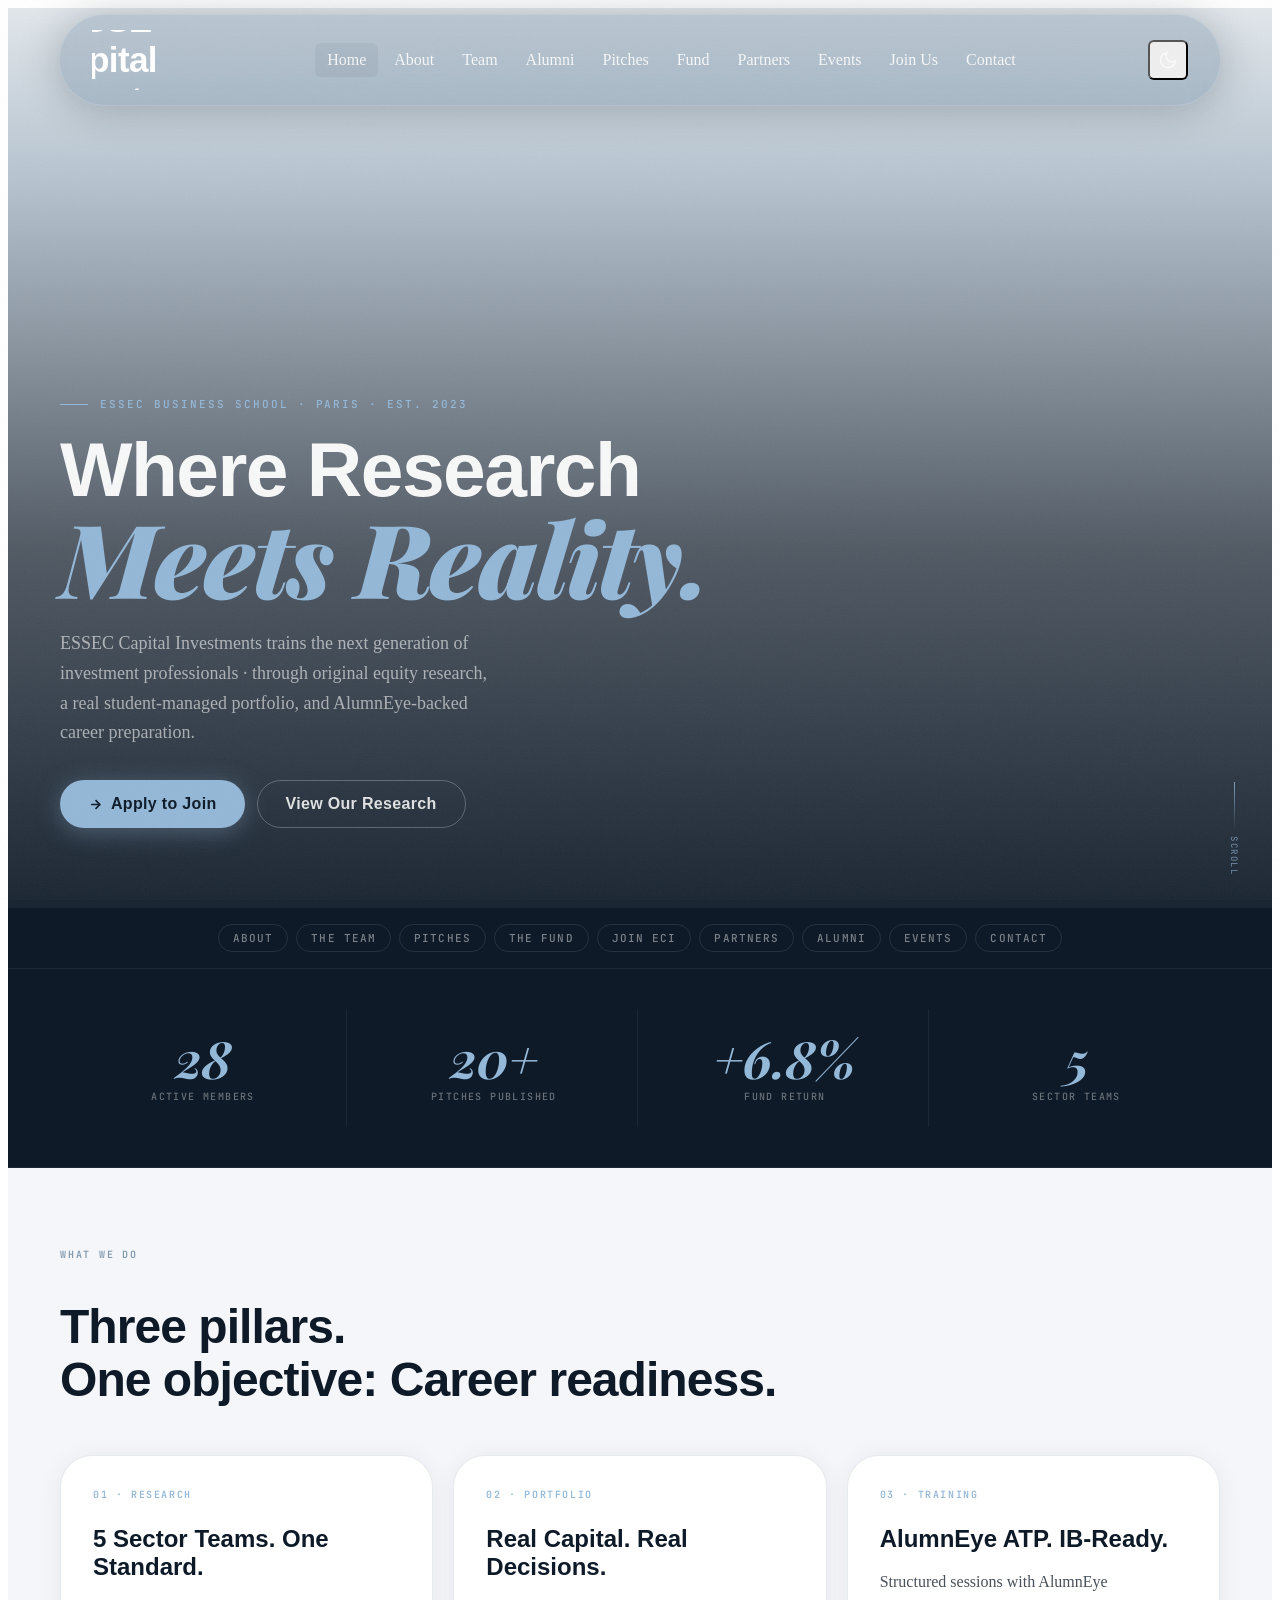
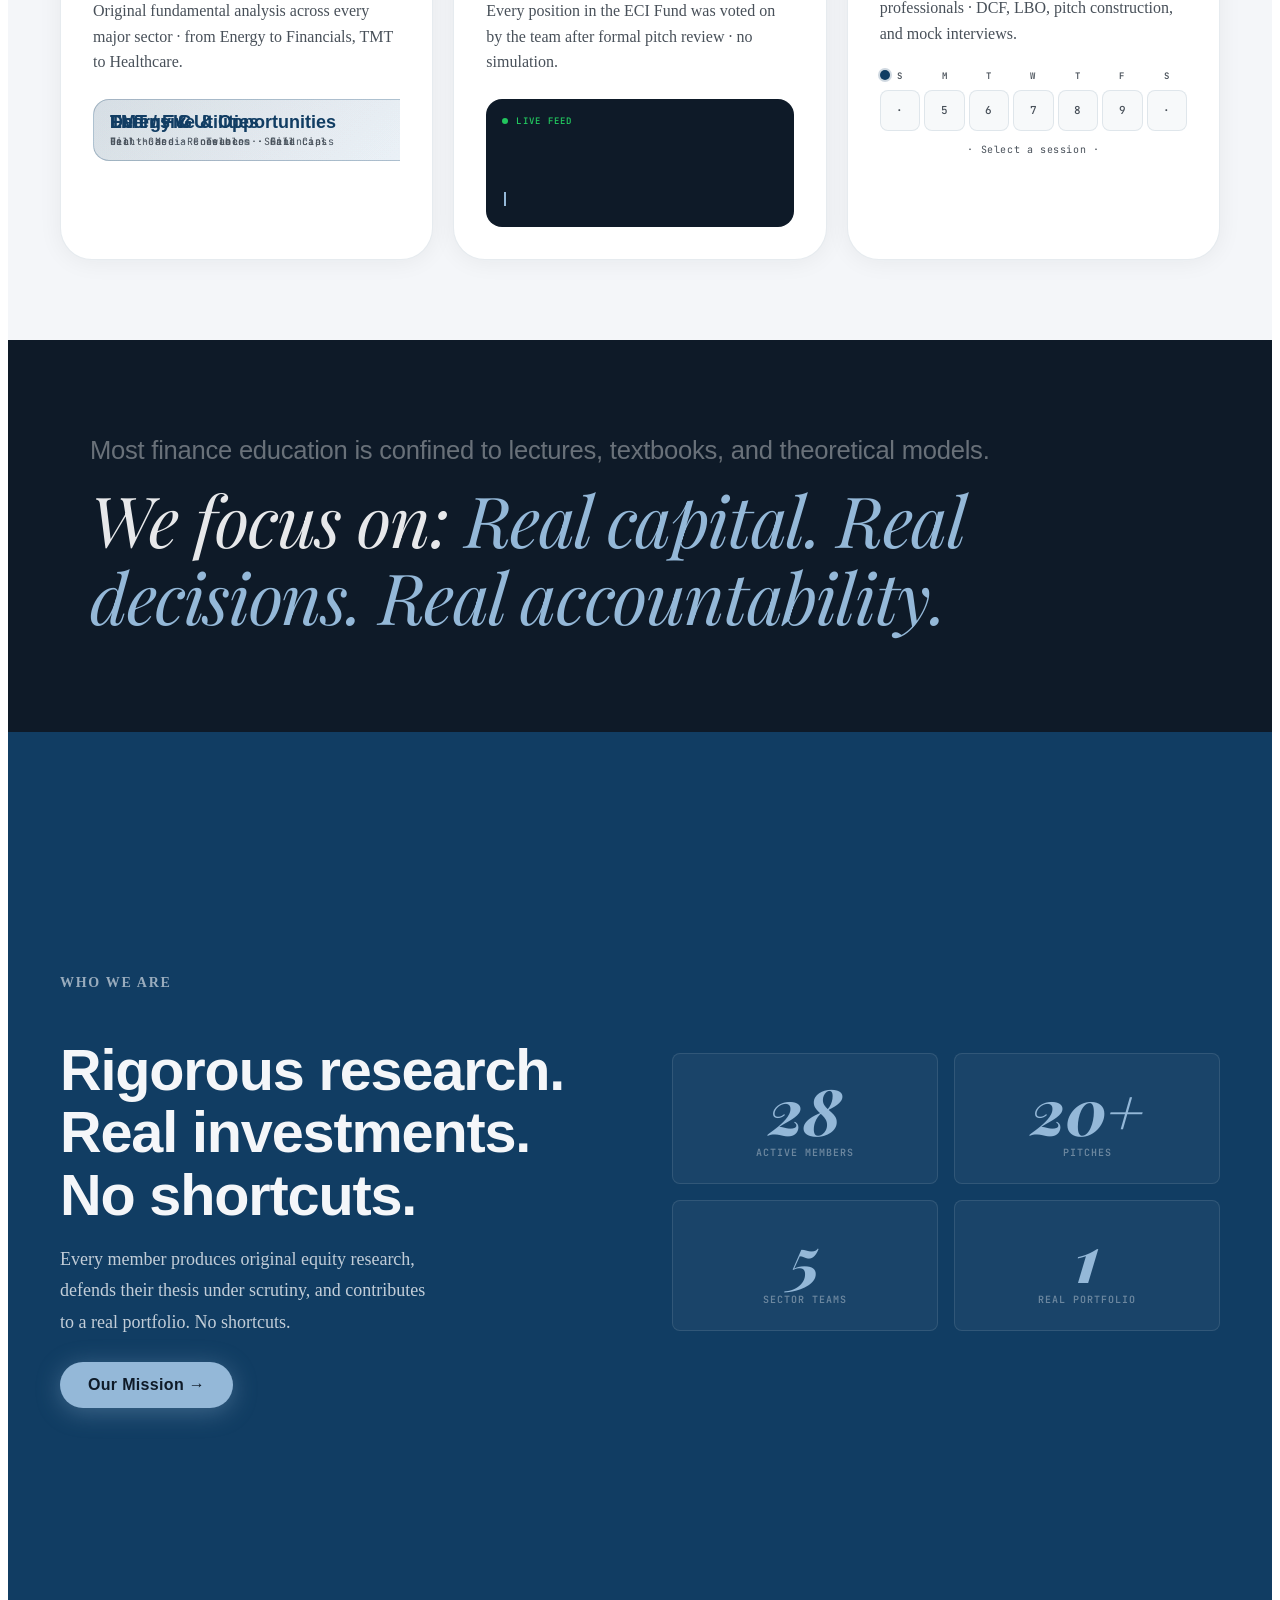
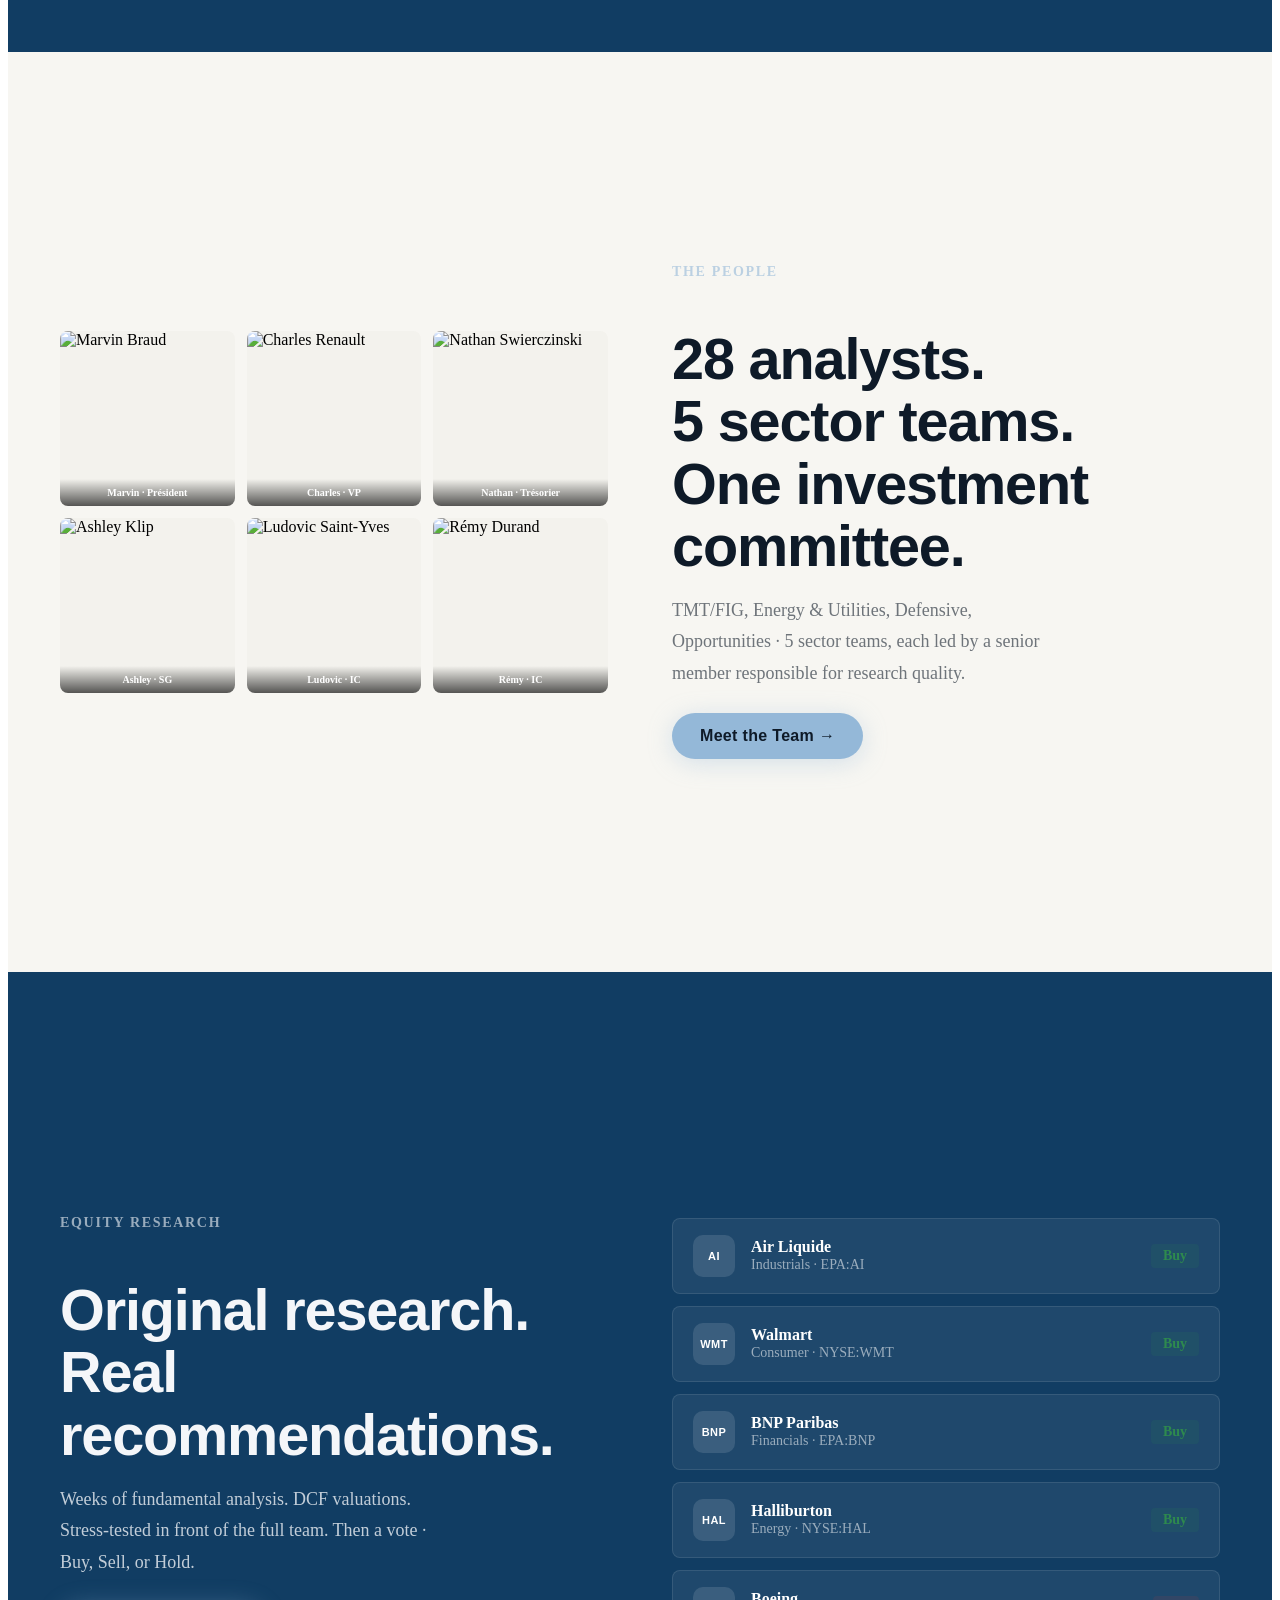
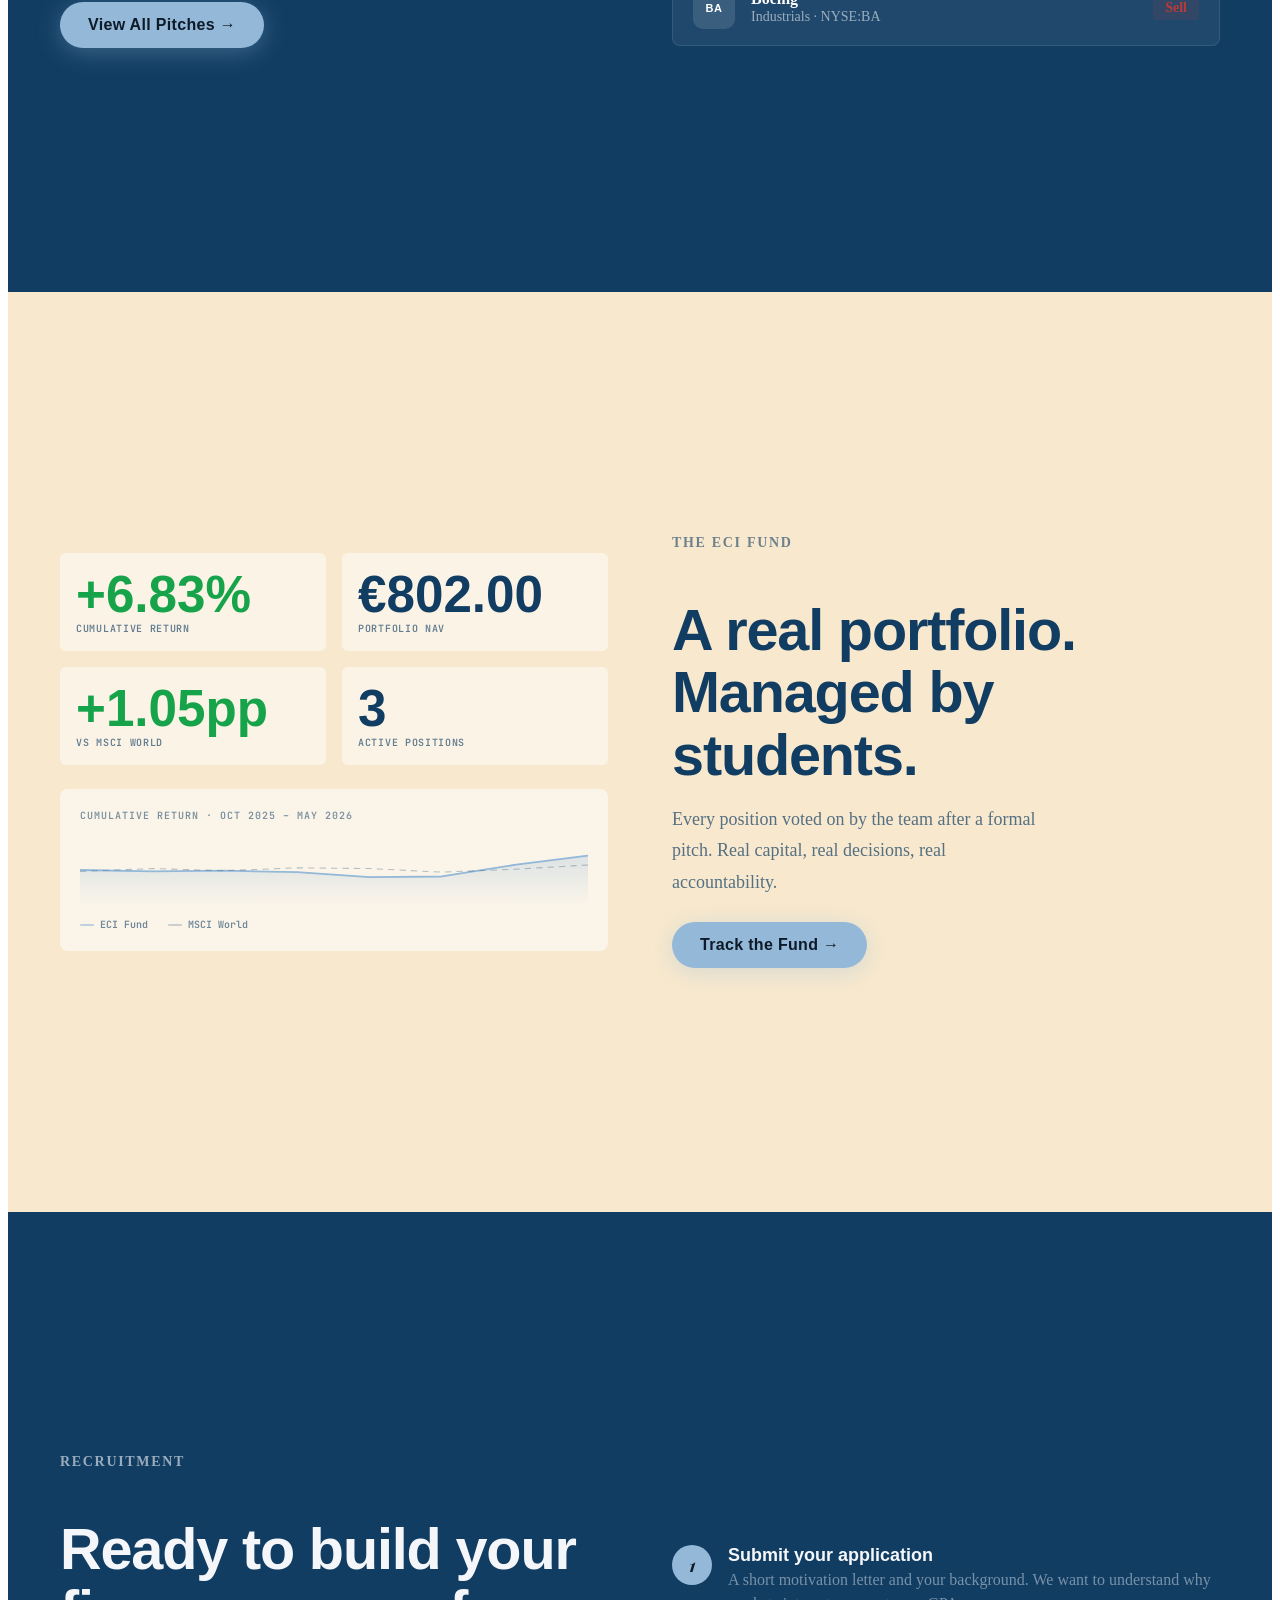
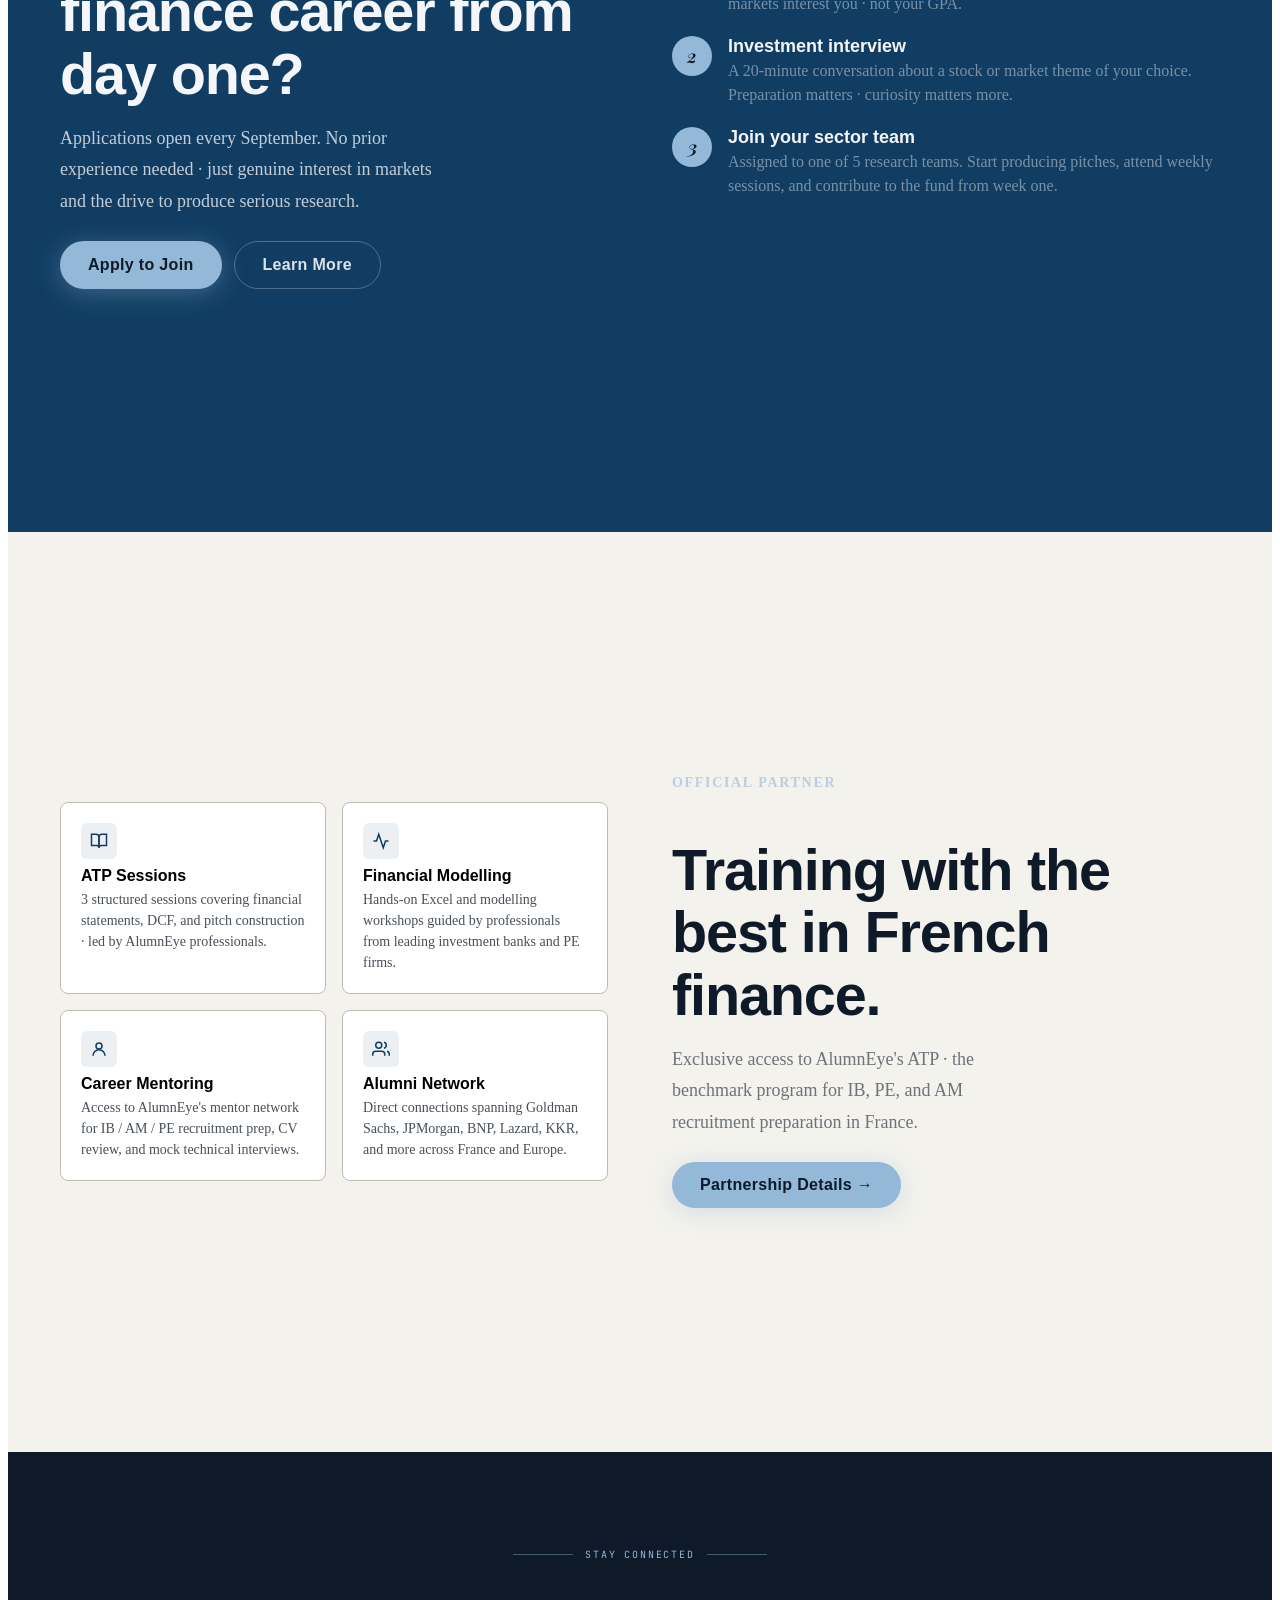
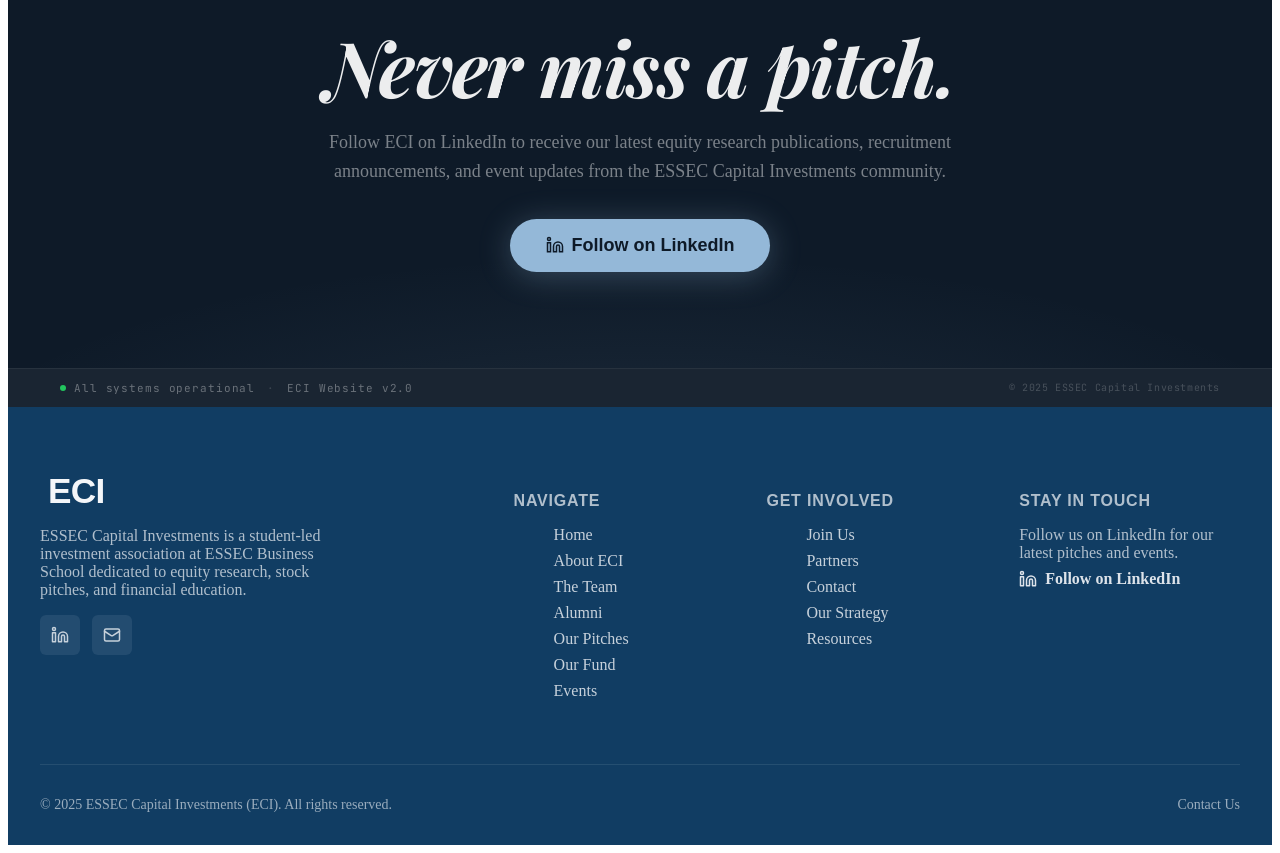
==== index.html @ d73c90cf "Fix broken pitch PDFs, add Safran pitch, new partners (AlphaSights, NextWise), fund figures consiste" ====
<!DOCTYPE html>
<html lang="en">
<head>
<meta charset="UTF-8">
<meta name="viewport" content="width=device-width, initial-scale=1.0">
<title>ECI | ESSEC Capital Investments</title>
<meta name="description" content="ESSEC Capital Investments · the student-led investment association at ESSEC Business School dedicated to equity research, portfolio management, and financial education.">
<meta property="og:type" content="website">
<meta property="og:title" content="ECI | ESSEC Capital Investments">
<meta property="og:description" content="Student-led investment association at ESSEC Business School dedicated to equity research and financial education.">
<meta property="og:image" content="/logo-full-remove-bg-io.png">
<meta name="twitter:card" content="summary_large_image">
<meta name="twitter:title" content="ECI | ESSEC Capital Investments">
<meta name="twitter:description" content="Student-led investment association at ESSEC Business School dedicated to equity research and financial education.">
<meta name="twitter:image" content="/logo-full-remove-bg-io.png">

<!-- Fonts -->
<link href="https://api.fontshare.com/v2/css?f[]=cabinet-grotesk@400,500,700,800&f[]=satoshi@300,400,500,700&display=swap" rel="stylesheet">
<link href="https://fonts.googleapis.com/css2?family=Playfair+Display:ital,wght@1,400;1,700;1,900&family=JetBrains+Mono:wght@400;500;600&display=swap" rel="stylesheet">
<link rel="stylesheet" href="./base.css">
<link rel="stylesheet" href="./style.css">

<style>
/* ══════════════════════════════════════════════
   CINEMATIC HOMEPAGE · ECI Digital Instrument
   ══════════════════════════════════════════════ */

/* ── Token overrides for brand accent ── */
:root {
  --eci-gold: #94b8d8;
  --eci-gold-light: rgba(148,184,216,0.12);
  --eci-navy: #113d63;
  --eci-dark: #0e1a28;
  --eci-cream: #f4f6f9;
  --jb: 'JetBrains Mono', monospace;
  --pf: 'Playfair Display', Georgia, serif;
}

/* ── Noise overlay ── */
.noise-overlay {
  position: fixed; inset: 0;
  pointer-events: none; z-index: 9998;
  width: 100%; height: 100%; opacity: 0.045;
}

/* ── Pill nav ── */
#site-header {
  position: fixed !important;
  top: 14px !important;
  left: 50% !important;
  transform: translateX(-50%) !important;
  width: calc(100% - 32px) !important;
  max-width: 1160px !important;
  border-radius: 999px !important;
  background: rgba(17,61,99,0.18) !important;
  backdrop-filter: blur(16px) !important;
  -webkit-backdrop-filter: blur(16px) !important;
  border: 1px solid rgba(255,255,255,0.14) !important;
  border-bottom: 1px solid rgba(255,255,255,0.14) !important;
  box-shadow: 0 4px 40px rgba(14,26,40,0.25) !important;
  transition: all 0.5s cubic-bezier(0.25,0.46,0.45,0.94) !important;
}
#site-header.site-header--scrolled {
  background: rgba(244,246,249,0.90) !important;
  backdrop-filter: blur(28px) !important;
  -webkit-backdrop-filter: blur(28px) !important;
  border-color: rgba(17,61,99,0.14) !important;
  box-shadow: 0 2px 24px rgba(14,26,40,0.10) !important;
}
/* Nav links white over hero */
#site-header:not(.site-header--scrolled) .nav-desktop a,
#site-header:not(.site-header--scrolled) .nav-desktop a.active {
  color: rgba(255,255,255,0.88) !important;
}
#site-header:not(.site-header--scrolled) .nav-desktop a:hover {
  color: var(--eci-gold) !important;
  background: transparent !important;
}
#site-header:not(.site-header--scrolled) .theme-toggle {
  color: rgba(255,255,255,0.75) !important;
}
#site-header:not(.site-header--scrolled) .mobile-menu-btn {
  color: rgba(255,255,255,0.88) !important;
}
#site-header:not(.site-header--scrolled) .eci-logo-full {
  filter: brightness(0) invert(1) !important;
}

/* ── Hero Cinema ── */
.hero-cinema {
  position: relative;
  height: 100dvh;
  min-height: 640px;
  display: flex;
  align-items: flex-end;
  overflow: hidden;
}
.hero-cinema__bg {
  position: absolute; inset: 0;
  background-image: url('https://images.unsplash.com/photo-1486406146926-c627a92ad1ab?w=1920&q=80');
  background-size: cover;
  background-position: center 30%;
  transform: scale(1.04);
  transition: transform 8s ease;
}
.hero-cinema__bg::after {
  content: '';
  position: absolute; inset: 0;
  background: linear-gradient(
    to top,
    rgba(14,26,40,0.96) 0%,
    rgba(14,26,40,0.72) 40%,
    rgba(17,61,99,0.30) 80%,
    rgba(17,61,99,0.10) 100%
  );
}
.hero-cinema__content {
  position: relative; z-index: 2;
  max-width: 1160px;
  margin-inline: auto;
  padding: 0 var(--space-6) var(--space-16);
  width: 100%;
}
@media (min-width: 768px) { .hero-cinema__content { padding: 0 var(--space-12) var(--space-20); } }
/* ── Hero text CSS animations (no JS dependency) ── */
@keyframes hReveal {
  from { opacity: 0; transform: translateY(36px); }
  to   { opacity: 1; transform: none; }
}

.hero-eyebrow {
  font-family: var(--jb);
  font-size: 11px;
  font-weight: 500;
  letter-spacing: .18em;
  text-transform: uppercase;
  color: var(--eci-gold);
  margin-bottom: var(--space-5);
  display: flex; align-items: center; gap: var(--space-3);
  animation: hReveal 0.85s 0.30s cubic-bezier(0.16,1,0.3,1) both;
}
.hero-eyebrow::before {
  content: '';
  display: inline-block;
  width: 28px; height: 1px;
  background: var(--eci-gold);
}
.hero-title-sans {
  font-family: var(--font-display);
  font-weight: 800;
  font-size: clamp(2.4rem, 6vw, 5.5rem);
  line-height: 1.0;
  color: rgba(255,255,255,0.95);
  letter-spacing: -0.02em;
  margin-bottom: 0;
  animation: hReveal 0.95s 0.44s cubic-bezier(0.16,1,0.3,1) both;
}
.hero-title-serif {
  font-family: var(--pf);
  font-style: italic;
  font-weight: 900;
  font-size: clamp(3.2rem, 8vw, 7.5rem);
  line-height: 0.95;
  color: var(--eci-gold);
  letter-spacing: -0.02em;
  display: block;
  margin-bottom: var(--space-6);
  animation: hReveal 1.05s 0.56s cubic-bezier(0.16,1,0.3,1) both;
}
.hero-subtitle {
  font-size: clamp(var(--text-sm), 1.8vw, var(--text-base));
  color: rgba(255,255,255,0.58);
  max-width: 48ch;
  line-height: 1.65;
  margin-bottom: var(--space-8);
  animation: hReveal 0.90s 0.72s cubic-bezier(0.16,1,0.3,1) both;
}
.hero-actions {
  display: flex; gap: var(--space-3); flex-wrap: wrap;
  animation: hReveal 0.85s 0.86s cubic-bezier(0.16,1,0.3,1) both;
}
.btn-magnetic {
  position: relative; overflow: hidden;
  display: inline-flex; align-items: center; gap: var(--space-2);
  padding: 14px 28px;
  border-radius: 999px;
  font-family: var(--font-display);
  font-weight: 700;
  font-size: var(--text-sm);
  letter-spacing: 0.02em;
  text-decoration: none;
  cursor: pointer; border: none;
  transition: transform 0.35s cubic-bezier(0.25,0.46,0.45,0.94),
              box-shadow 0.35s cubic-bezier(0.25,0.46,0.45,0.94);
}
.btn-magnetic:hover { transform: scale(1.04); }
.btn-magnetic--gold {
  background: var(--eci-gold);
  color: var(--eci-dark);
  box-shadow: 0 4px 24px rgba(148,184,216,0.35);
}
.btn-magnetic--gold:hover { box-shadow: 0 8px 40px rgba(148,184,216,0.50); }
.btn-magnetic--outline {
  background: transparent;
  color: rgba(255,255,255,0.85);
  border: 1px solid rgba(255,255,255,0.25);
}
.btn-magnetic--outline:hover {
  background: rgba(255,255,255,0.08);
  color: #fff;
  border-color: rgba(255,255,255,0.45);
}
/* hero scroll indicator */
.hero-scroll {
  position: absolute; bottom: var(--space-8); right: var(--space-8);
  z-index: 3;
  display: flex; flex-direction: column; align-items: center; gap: 6px;
  animation: hReveal 1s 1.2s cubic-bezier(0.16,1,0.3,1) both;
}
.hero-scroll__line {
  width: 1px; height: 48px;
  background: linear-gradient(to bottom, rgba(148,184,216,0.8), transparent);
  animation: scrollPulse 2s ease-in-out infinite;
}
@keyframes scrollPulse { 0%,100%{opacity:0.4;transform:scaleY(1)} 50%{opacity:1;transform:scaleY(1.2)} }
.hero-scroll__label {
  font-family: var(--jb);
  font-size: 9px; letter-spacing: .18em;
  text-transform: uppercase;
  color: rgba(148,184,216,0.7);
  writing-mode: vertical-rl;
}

/* ── Quick Nav Strip ── */
.quick-nav {
  background: var(--eci-dark);
  border-bottom: 1px solid rgba(255,255,255,0.06);
  padding: var(--space-4) 0;
}
.quick-nav__inner {
  max-width: 1160px; margin-inline: auto;
  padding-inline: var(--space-6);
  display: flex; align-items: center; gap: var(--space-2); flex-wrap: wrap;
  justify-content: center;
}
.quick-nav__link {
  font-family: var(--jb);
  font-size: 11px; font-weight: 500;
  letter-spacing: .10em; text-transform: uppercase;
  color: rgba(255,255,255,0.45);
  text-decoration: none;
  padding: 6px 14px;
  border-radius: 999px;
  border: 1px solid rgba(255,255,255,0.10);
  transition: color .2s, border-color .2s, background .2s;
}
.quick-nav__link:hover {
  color: var(--eci-gold);
  border-color: rgba(148,184,216,0.35);
  background: rgba(148,184,216,0.06);
}
.quick-nav__sep { color: rgba(255,255,255,0.12); font-size: 12px; }

/* ── Stats Cinema ── */
.stats-cinema-section {
  padding: var(--space-10) 0;
  background: var(--eci-dark);
  border-bottom: 1px solid rgba(255,255,255,0.06);
}
.stats-cinema-inner {
  max-width: 1160px; margin-inline: auto;
  padding-inline: var(--space-6);
  display: grid;
  grid-template-columns: repeat(4,1fr);
  gap: var(--space-1);
}
@media (max-width: 700px) { .stats-cinema-inner { grid-template-columns: repeat(2,1fr); } }
.stat-cinema {
  padding: var(--space-6) var(--space-4);
  text-align: center;
  border-right: 1px solid rgba(255,255,255,0.06);
}
.stat-cinema:last-child { border-right: none; }
.stat-cinema__val {
  font-family: var(--pf);
  font-style: italic;
  font-size: clamp(2rem, 4vw, 3.2rem);
  font-weight: 700;
  color: var(--eci-gold);
  line-height: 1;
  margin-bottom: 6px;
}
.stat-cinema__lbl {
  font-family: var(--jb);
  font-size: 10px;
  font-weight: 500;
  letter-spacing: .14em;
  text-transform: uppercase;
  color: rgba(255,255,255,0.38);
}

/* ── Feature Cards ── */
.features-cinema {
  padding: var(--space-20) 0;
  background: var(--eci-cream);
}
.features-cinema__inner {
  max-width: 1160px; margin-inline: auto;
  padding-inline: var(--space-6);
}
@media (min-width: 768px) { .features-cinema__inner { padding-inline: var(--space-12); } }
.features-header { margin-bottom: var(--space-12); }
.features-header__label {
  font-family: var(--jb);
  font-size: 10px; font-weight: 600;
  letter-spacing: .18em; text-transform: uppercase;
  color: var(--eci-navy); opacity: 0.5;
  margin-bottom: var(--space-2);
}
.features-header__title {
  font-family: var(--font-display);
  font-weight: 800;
  font-size: clamp(1.8rem, 4vw, 3rem);
  color: var(--eci-dark);
  letter-spacing: -0.02em;
  line-height: 1.1;
}
.features-grid {
  display: grid;
  grid-template-columns: repeat(3,1fr);
  gap: var(--space-5);
}
@media (max-width: 900px) { .features-grid { grid-template-columns: 1fr; } }

.feature-card {
  background: #fff;
  border: 1px solid rgba(17,61,99,0.10);
  border-radius: 2rem;
  padding: var(--space-8);
  position: relative; overflow: hidden;
  box-shadow: 0 2px 24px rgba(14,26,40,0.06);
  transition: box-shadow 0.3s ease, transform 0.3s cubic-bezier(0.25,0.46,0.45,0.94);
}
.feature-card:hover {
  box-shadow: 0 12px 48px rgba(14,26,40,0.10);
  transform: translateY(-3px);
}
.fc-label {
  font-family: var(--jb);
  font-size: 10px; font-weight: 600;
  letter-spacing: .16em; text-transform: uppercase;
  color: var(--eci-gold);
  margin-bottom: var(--space-3);
}
.fc-title {
  font-family: var(--font-display);
  font-weight: 700;
  font-size: var(--text-lg);
  color: var(--eci-dark);
  margin-bottom: var(--space-2);
  line-height: 1.2;
}
.fc-desc {
  font-size: var(--text-sm);
  color: var(--color-text-muted);
  line-height: 1.6;
  margin-bottom: var(--space-6);
}

/* Card 1 · Shuffler */
.shuffler-wrap {
  position: relative;
  height: 88px;
  overflow: hidden;
}
.shuffler-item {
  position: absolute; width: 100%;
  background: linear-gradient(135deg, rgba(17,61,99,0.06), rgba(148,184,216,0.06));
  border: 1px solid rgba(17,61,99,0.10);
  border-radius: 1rem;
  padding: var(--space-3) var(--space-4);
  display: flex; flex-direction: column;
  transition: transform 0.65s cubic-bezier(0.34,1.56,0.64,1), opacity 0.45s ease;
}
.shuffler-item__name {
  font-family: var(--font-display);
  font-weight: 700; font-size: var(--text-base);
  color: var(--eci-navy);
}
.shuffler-item__sub {
  font-family: var(--jb);
  font-size: 10px; color: var(--color-text-muted);
  letter-spacing: .04em; margin-top: 2px;
}

/* Card 2 · Typewriter */
.live-feed {
  background: var(--eci-dark);
  border-radius: 1rem;
  padding: var(--space-4);
  min-height: 96px;
  font-family: var(--jb);
}
.live-feed__header {
  display: flex; align-items: center; gap: 8px;
  margin-bottom: var(--space-3);
}
.live-dot {
  width: 6px; height: 6px; border-radius: 50%;
  background: #22c55e;
  animation: livePulse 1.4s ease-in-out infinite;
}
@keyframes livePulse { 0%,100%{opacity:1;transform:scale(1)} 50%{opacity:.5;transform:scale(0.85)} }
.live-feed__tag {
  font-size: 9px; font-weight: 600;
  letter-spacing: .14em; text-transform: uppercase;
  color: #22c55e;
}
.typewriter-output {
  font-size: 11px; line-height: 1.7;
  color: rgba(180,220,180,0.85);
  min-height: 48px;
  word-break: break-all;
}
.typewriter-cursor {
  display: inline-block;
  width: 2px; height: 14px;
  background: var(--eci-gold);
  margin-left: 2px;
  animation: cursorBlink 0.9s step-end infinite;
  vertical-align: middle;
}
@keyframes cursorBlink { 0%,100%{opacity:1} 50%{opacity:0} }

/* Card 3 · Scheduler */
.week-grid {
  display: grid;
  grid-template-columns: repeat(7,1fr);
  gap: 4px;
  position: relative;
}
.day-header {
  font-family: var(--jb);
  font-size: 9px; font-weight: 600;
  letter-spacing: .08em; text-transform: uppercase;
  color: var(--color-text-muted);
  text-align: center;
  padding-bottom: 4px;
}
.day-cell {
  aspect-ratio: 1;
  border-radius: 8px;
  border: 1px solid rgba(17,61,99,0.10);
  background: rgba(17,61,99,0.03);
  display: flex; align-items: center; justify-content: center;
  font-family: var(--jb);
  font-size: 11px; font-weight: 500;
  color: var(--color-text-muted);
  transition: all 0.3s cubic-bezier(0.34,1.56,0.64,1);
  cursor: default;
}
.day-cell.active {
  background: var(--eci-gold);
  border-color: var(--eci-gold);
  color: var(--eci-dark);
  font-weight: 700;
}
.sched-cursor {
  position: absolute;
  width: 10px; height: 10px;
  border-radius: 50%;
  background: var(--eci-navy);
  pointer-events: none;
  transition: left 0.55s cubic-bezier(0.34,1.56,0.64,1), top 0.55s cubic-bezier(0.34,1.56,0.64,1);
  top: 0; left: 0;
  box-shadow: 0 0 0 2px rgba(17,61,99,0.2);
  z-index: 10;
}
.sched-label {
  font-family: var(--jb);
  font-size: 9px; letter-spacing: .08em;
  color: var(--color-text-muted);
  margin-top: var(--space-3);
  text-align: center;
}

/* ── Philosophy Manifesto ── */
.philosophy-cinema {
  position: relative;
  padding: var(--space-24) 0;
  background: var(--eci-dark);
  overflow: hidden;
}
.philosophy-cinema__bg {
  position: absolute; inset: 0;
  background-image: url('https://images.unsplash.com/photo-1557264305-7e2764da873b?w=1920&q=80');
  background-size: cover;
  background-position: center;
  opacity: 0.06;
}
.philosophy-cinema__inner {
  position: relative; z-index: 2;
  max-width: 1100px; margin-inline: auto;
  padding-inline: var(--space-6);
}
@media (min-width: 768px) { .philosophy-cinema__inner { padding-inline: var(--space-12); } }
.philosophy-line {
  display: block;
}
.philosophy-line--small {
  font-family: var(--font-display);
  font-size: clamp(var(--text-base), 2vw, var(--text-xl));
  color: rgba(255,255,255,0.38);
  margin-bottom: var(--space-4);
  font-weight: 400;
  letter-spacing: -0.01em;
}
.philosophy-line--large {
  font-family: var(--pf);
  font-style: italic;
  font-size: clamp(2.2rem, 5.5vw, 5rem);
  color: rgba(255,255,255,0.90);
  line-height: 1.1;
  letter-spacing: -0.02em;
}
.philosophy-line--large em {
  color: var(--eci-gold);
  font-style: italic;
}

/* ── Immersive sections (carry over + enhancements) ── */
.imm {
  min-height: 88vh;
  display: flex; align-items: center;
  padding: var(--space-16) 0;
}
.imm__inner {
  max-width: 1160px; margin-inline: auto;
  padding-inline: var(--space-6);
  display: grid;
  grid-template-columns: 1fr 1fr;
  gap: var(--space-16);
  align-items: center;
  width: 100%;
}
@media (min-width: 768px) { .imm__inner { padding-inline: var(--space-12); } }
@media (max-width: 768px) {
  .imm__inner { grid-template-columns: 1fr; gap: var(--space-10); }
  .imm { min-height: auto; padding: var(--space-16) 0; }
}
.imm--flip .imm__inner > :first-child { order: 2; }
.imm--flip .imm__inner > :last-child  { order: 1; }
@media (max-width: 768px) { .imm--flip .imm__inner > * { order: unset; } }
.imm__title {
  font-family: var(--font-display);
  font-weight: 800;
  font-size: clamp(2rem, 4.5vw, 3.8rem);
  line-height: 1.08;
  margin-bottom: var(--space-4);
  letter-spacing: -0.02em;
}
.imm__desc {
  font-size: var(--text-base);
  line-height: 1.75;
  opacity: 0.78;
  max-width: 42ch;
  margin-bottom: var(--space-6);
}
.imm__label {
  font-size: var(--text-xs);
  font-weight: 700;
  letter-spacing: .12em;
  text-transform: uppercase;
  opacity: 0.6;
  margin-bottom: var(--space-3);
  display: block;
}
.imm-stat-grid { display: grid; grid-template-columns: 1fr 1fr; gap: var(--space-4); }
.imm-stat-box { padding: var(--space-6); border-radius: var(--radius-lg); text-align: center; }
.imm-stat-num {
  font-family: var(--pf);
  font-style: italic;
  font-weight: 800;
  font-size: clamp(2.4rem, 5vw, 4rem);
  line-height: 1;
  margin-bottom: var(--space-1);
}
.imm-stat-lbl {
  font-family: var(--jb);
  font-size: 10px; font-weight: 600;
  text-transform: uppercase; letter-spacing: .10em; opacity: 0.65;
}
.pitch-stack { display: flex; flex-direction: column; gap: var(--space-3); }
.pitch-mini {
  display: flex; align-items: center; gap: var(--space-4);
  padding: var(--space-4) var(--space-5);
  border-radius: var(--radius-lg);
  background: rgba(255,255,255,0.06);
  border: 1px solid rgba(255,255,255,0.10);
  transition: background .2s, transform .2s;
  text-decoration: none;
}
.pitch-mini:hover { background: rgba(255,255,255,0.11); transform: translateX(4px); }
.pitch-mini__logo {
  width: 42px; height: 42px; border-radius: 10px;
  background: rgba(255,255,255,0.12);
  display: flex; align-items: center; justify-content: center;
  font-family: var(--font-display); font-weight: 700; font-size: 11px;
  color: #fff; flex-shrink: 0; letter-spacing: .04em;
}
.pitch-mini__info { flex: 1; }
.pitch-mini__company { font-weight: 700; font-size: var(--text-sm); color: #fff; }
.pitch-mini__sector { font-size: var(--text-xs); opacity: .55; color: #fff; margin-top: 1px; }
.team-photo-grid { display: grid; grid-template-columns: repeat(3,1fr); gap: var(--space-3); }
.team-photo-cell {
  aspect-ratio: 1; border-radius: var(--radius-lg); overflow: hidden;
  background: var(--color-surface-2); position: relative;
}
.team-photo-cell img { width: 100%; height: 100%; object-fit: cover; }
.team-photo-cell__name {
  position: absolute; bottom: 0; left: 0; right: 0;
  padding: var(--space-2) var(--space-3);
  background: linear-gradient(transparent, rgba(0,0,0,.65));
  color: #fff; font-size: 10px; font-weight: 700; text-align: center;
}
.fund-kpi-row { display: grid; grid-template-columns: 1fr 1fr; gap: var(--space-4); margin-bottom: var(--space-6); }
.fund-kpi { padding: var(--space-4); border-radius: var(--radius-md); background: rgba(0,0,0,0.15); }
.fund-kpi__val { font-family: var(--font-display); font-weight: 800; font-size: var(--text-2xl); line-height: 1; margin-bottom: 2px; }
.fund-kpi__lbl { font-family: var(--jb); font-size: 10px; font-weight: 600; text-transform: uppercase; letter-spacing: .07em; opacity: .65; }
.recruit-steps { display: flex; flex-direction: column; gap: var(--space-5); }
.recruit-step { display: flex; gap: var(--space-4); align-items: flex-start; }
.recruit-step__num {
  width: 40px; height: 40px; border-radius: 50%;
  background: var(--eci-gold); color: var(--eci-dark);
  display: flex; align-items: center; justify-content: center;
  font-family: var(--pf); font-style: italic; font-weight: 700; font-size: var(--text-base);
  flex-shrink: 0;
}
.recruit-step__title { font-family: var(--font-display); font-weight: 700; font-size: var(--text-base); margin-bottom: 2px; }
.recruit-step__desc { font-size: var(--text-sm); opacity: .72; line-height: 1.5; }
.benefit-grid { display: grid; grid-template-columns: 1fr 1fr; gap: var(--space-4); }
.benefit-box { padding: var(--space-5); border-radius: var(--radius-lg); border: 1px solid var(--color-border); background: var(--color-surface); transition: transform .2s, box-shadow .2s; }
.benefit-box:hover { transform: translateY(-2px); box-shadow: 0 8px 24px rgba(14,26,40,0.08); }
.benefit-box__icon { width: 36px; height: 36px; border-radius: var(--radius-md); background: oklch(from var(--color-primary) l c h / 0.08); display: flex; align-items: center; justify-content: center; margin-bottom: var(--space-2); }
.benefit-box__title { font-family: var(--font-display); font-weight: 700; font-size: var(--text-sm); margin-bottom: 4px; }
.benefit-box__desc { font-size: var(--text-xs); color: var(--color-text-muted); line-height: 1.5; }

/* ── LinkedIn CTA ── */
.linkedin-cta {
  padding: var(--space-24) 0;
  background: var(--eci-dark);
  text-align: center;
  position: relative; overflow: hidden;
}
.linkedin-cta::before {
  content: '';
  position: absolute; inset: 0;
  background: radial-gradient(ellipse 80% 60% at 50% 120%, rgba(148,184,216,0.10) 0%, transparent 70%);
}
.linkedin-cta__inner { position: relative; z-index: 2; max-width: 680px; margin-inline: auto; padding-inline: var(--space-6); }
.linkedin-cta__eyebrow {
  font-family: var(--jb);
  font-size: 10px; letter-spacing: .18em;
  text-transform: uppercase; color: var(--eci-gold);
  margin-bottom: var(--space-5);
  display: flex; align-items: center; justify-content: center; gap: var(--space-3);
}
.linkedin-cta__eyebrow::before,
.linkedin-cta__eyebrow::after {
  content: ''; flex: 1; max-width: 60px;
  height: 1px; background: rgba(148,184,216,0.4);
}
.linkedin-cta__title {
  font-family: var(--pf);
  font-style: italic;
  font-size: clamp(2.4rem, 6vw, 4.8rem);
  font-weight: 700;
  color: rgba(255,255,255,0.92);
  line-height: 1.08;
  letter-spacing: -0.02em;
  margin-bottom: var(--space-5);
}
.linkedin-cta__sub {
  font-size: var(--text-base);
  color: rgba(255,255,255,0.45);
  line-height: 1.65;
  margin-bottom: var(--space-8);
}
.btn-linkedin {
  display: inline-flex; align-items: center; gap: var(--space-2);
  padding: 16px 36px;
  border-radius: 999px;
  background: var(--eci-gold);
  color: var(--eci-dark);
  font-family: var(--font-display);
  font-weight: 700; font-size: var(--text-base);
  text-decoration: none;
  transition: transform 0.35s cubic-bezier(0.25,0.46,0.45,0.94),
              box-shadow 0.35s cubic-bezier(0.25,0.46,0.45,0.94);
  box-shadow: 0 4px 32px rgba(148,184,216,0.30);
}
.btn-linkedin:hover {
  transform: scale(1.04) translateY(-2px);
  box-shadow: 0 12px 48px rgba(148,184,216,0.48);
}

/* ── System Operational Footer Bar ── */
.sys-status-bar {
  background: rgba(14,26,40,0.95);
  border-top: 1px solid rgba(255,255,255,0.06);
  padding: var(--space-3) 0;
}
.sys-status-bar__inner {
  max-width: 1160px; margin-inline: auto;
  padding-inline: var(--space-6);
  display: flex; align-items: center; justify-content: space-between;
  flex-wrap: wrap; gap: var(--space-3);
}
.sys-status {
  display: flex; align-items: center; gap: 8px;
  font-family: var(--jb);
  font-size: 11px; color: rgba(255,255,255,0.35);
  letter-spacing: .08em;
}
.sys-dot {
  width: 6px; height: 6px; border-radius: 50%;
  background: #22c55e;
  animation: sysPulse 2.4s ease-in-out infinite;
}
@keyframes sysPulse { 0%,100%{box-shadow:0 0 0 0 rgba(34,197,94,0.5)} 60%{box-shadow:0 0 0 6px rgba(34,197,94,0)} }
.sys-version {
  font-family: var(--jb);
  font-size: 10px; color: rgba(255,255,255,0.20);
  letter-spacing: .06em;
}

/* ── Partner strip (in immersive) ── */
.partner-strip-mini {
  margin-top: var(--space-6);
  padding-top: var(--space-6);
  border-top: 1px solid rgba(255,255,255,0.08);
  display: flex; align-items: center; gap: var(--space-3);
}
.partner-strip-mini__label {
  font-family: var(--jb); font-size: 9px;
  letter-spacing: .14em; text-transform: uppercase;
  color: rgba(255,255,255,0.35);
}
.partner-strip-mini__name {
  font-family: var(--font-display); font-weight: 800;
  font-size: var(--text-base); color: rgba(255,255,255,0.65);
  letter-spacing: -0.02em;
}

/* ── Responsive hero ── */
@media (max-width: 600px) {
  .hero-scroll { display: none; }
  .stats-cinema-inner { grid-template-columns: repeat(2,1fr); }
  .stat-cinema { border-right: none; border-bottom: 1px solid rgba(255,255,255,0.06); }
}
</style>
<link rel="icon" type="image/png" href="logo-icon-remove-bg-io.png">
</head>
<body>

<!-- ── Noise Texture Overlay ── -->
<svg class="noise-overlay" xmlns="http://www.w3.org/2000/svg">
  <filter id="cinematic-noise">
    <feTurbulence type="fractalNoise" baseFrequency="0.68" numOctaves="4" stitchTiles="stitch"/>
    <feColorMatrix type="saturate" values="0"/>
  </filter>
  <rect width="100%" height="100%" filter="url(#cinematic-noise)"/>
</svg>

<div id="header-slot"></div>

<main id="main">

  <!-- ═══════════════════════════════════════
       HERO · The Opening Shot
       ═══════════════════════════════════════ -->
  <section class="hero-cinema" id="hero-cinema">
    <div class="hero-cinema__bg" id="hero-bg"></div>
    <div class="hero-cinema__content">
      <p class="hero-eyebrow" id="h-eyebrow">ESSEC Business School · Paris · Est. 2023</p>
      <h1>
        <span class="hero-title-sans" id="h-sans">Where Research</span>
        <span class="hero-title-serif" id="h-serif">Meets Reality.</span>
      </h1>
      <p class="hero-subtitle" id="h-sub">ESSEC Capital Investments trains the next generation of investment professionals · through original equity research, a real student-managed portfolio, and AlumnEye-backed career preparation.</p>
      <div class="hero-actions" id="h-actions">
        <a href="./pages/join.html" class="btn-magnetic btn-magnetic--gold">
          <svg width="15" height="15" viewBox="0 0 24 24" fill="none" stroke="currentColor" stroke-width="2.5"><line x1="5" y1="12" x2="19" y2="12"/><polyline points="12 5 19 12 12 19"/></svg>
          Apply to Join
        </a>
        <a href="./pages/pitches.html" class="btn-magnetic btn-magnetic--outline">View Our Research</a>
      </div>
    </div>
    <div class="hero-scroll" id="h-scroll">
      <div class="hero-scroll__line"></div>
      <span class="hero-scroll__label">Scroll</span>
    </div>
  </section>

  <!-- ── Quick Navigation Strip ── -->
  <nav class="quick-nav" aria-label="Page navigation">
    <div class="quick-nav__inner">
      <a href="./pages/about.html"   class="quick-nav__link">About</a>
      <a href="./pages/team.html"    class="quick-nav__link">The Team</a>
      <a href="./pages/pitches.html" class="quick-nav__link">Pitches</a>
      <a href="./pages/fund.html"    class="quick-nav__link">The Fund</a>
      <a href="./pages/join.html"    class="quick-nav__link">Join ECI</a>
      <a href="./pages/partners.html"class="quick-nav__link">Partners</a>
      <a href="./pages/alumni.html"  class="quick-nav__link">Alumni</a>
      <a href="./pages/events.html"  class="quick-nav__link">Events</a>
      <a href="./pages/contact.html" class="quick-nav__link">Contact</a>
    </div>
  </nav>

  <!-- ═══════════════════════════════════════
       STATS BAR
       ═══════════════════════════════════════ -->
  <section class="stats-cinema-section">
    <div class="stats-cinema-inner">
      <div class="stat-cinema">
        <div class="stat-cinema__val">28</div>
        <div class="stat-cinema__lbl">Active Members</div>
      </div>
      <div class="stat-cinema">
        <div class="stat-cinema__val">20+</div>
        <div class="stat-cinema__lbl">Pitches Published</div>
      </div>
      <div class="stat-cinema">
        <div class="stat-cinema__val">+6.8%</div>
        <div class="stat-cinema__lbl">Fund Return</div>
      </div>
      <div class="stat-cinema">
        <div class="stat-cinema__val">5</div>
        <div class="stat-cinema__lbl">Sector Teams</div>
      </div>
    </div>
  </section>

  <!-- ═══════════════════════════════════════
       FEATURE CARDS · Interactive Artifacts
       ═══════════════════════════════════════ -->
  <section class="features-cinema">
    <div class="features-cinema__inner">
      <div class="features-header">
        <div class="features-header__label">What We Do</div>
        <h2 class="features-header__title">Three pillars.<br>One objective: Career readiness.</h2>
      </div>
      <div class="features-grid">

        <!-- Card 1 · Research Shuffler -->
        <div class="feature-card" id="fc-shuffler">
          <div class="fc-label">01 · Research</div>
          <h3 class="fc-title">5 Sector Teams. One Standard.</h3>
          <p class="fc-desc">Original fundamental analysis across every major sector · from Energy to Financials, TMT to Healthcare.</p>
          <div class="shuffler-wrap">
            <div class="shuffler-item" id="sh-0">
              <span class="shuffler-item__name">TMT / FIG</span>
              <span class="shuffler-item__sub">Tech · Media · Telecom · Financials</span>
            </div>
            <div class="shuffler-item" id="sh-1">
              <span class="shuffler-item__name">Energy &amp; Utilities</span>
              <span class="shuffler-item__sub">Oil · Gas · Renewables · Grid</span>
            </div>
            <div class="shuffler-item" id="sh-2">
              <span class="shuffler-item__name">Defensive &amp; Opportunities</span>
              <span class="shuffler-item__sub">Healthcare · Consumer · Small Caps</span>
            </div>
          </div>
        </div>

        <!-- Card 2 · Portfolio Typewriter -->
        <div class="feature-card" id="fc-typewriter">
          <div class="fc-label">02 · Portfolio</div>
          <h3 class="fc-title">Real Capital. Real Decisions.</h3>
          <p class="fc-desc">Every position in the ECI Fund was voted on by the team after formal pitch review · no simulation.</p>
          <div class="live-feed">
            <div class="live-feed__header">
              <span class="live-dot"></span>
              <span class="live-feed__tag">Live Feed</span>
            </div>
            <div class="typewriter-output" id="typewriter-output"></div><span class="typewriter-cursor"></span>
          </div>
        </div>

        <!-- Card 3 · Training Scheduler -->
        <div class="feature-card" id="fc-scheduler">
          <div class="fc-label">03 · Training</div>
          <h3 class="fc-title">AlumnEye ATP. IB-Ready.</h3>
          <p class="fc-desc">Structured sessions with AlumnEye professionals · DCF, LBO, pitch construction, and mock interviews.</p>
          <div style="position:relative;">
            <div class="week-grid" id="week-grid">
              <div class="day-header">S</div>
              <div class="day-header">M</div>
              <div class="day-header">T</div>
              <div class="day-header">W</div>
              <div class="day-header">T</div>
              <div class="day-header">F</div>
              <div class="day-header">S</div>
              <div class="day-cell" data-day="0">·</div>
              <div class="day-cell" data-day="1">5</div>
              <div class="day-cell" data-day="2">6</div>
              <div class="day-cell" data-day="3">7</div>
              <div class="day-cell" data-day="4">8</div>
              <div class="day-cell" data-day="5">9</div>
              <div class="day-cell" data-day="6">·</div>
            </div>
            <div class="sched-cursor" id="sched-cursor"></div>
          </div>
          <div class="sched-label" id="sched-label" style="font-family:var(--jb);font-size:10px;color:var(--color-text-muted);margin-top:var(--space-3);text-align:center;letter-spacing:.06em;">· Select a session ·</div>
        </div>

      </div>
    </div>
  </section>

  <!-- ═══════════════════════════════════════
       PHILOSOPHY · The Manifesto
       ═══════════════════════════════════════ -->
  <section class="philosophy-cinema">
    <div class="philosophy-cinema__bg"></div>
    <div class="philosophy-cinema__inner">
      <span class="philosophy-line philosophy-line--small" id="phil-1">Most finance education is confined to lectures, textbooks, and theoretical models.</span>
      <span class="philosophy-line philosophy-line--large" id="phil-2">We focus on: <em>Real capital. Real decisions. Real accountability.</em></span>
    </div>
  </section>

  <!-- ═══════════════════════════════════════
       IMMERSIVE SECTIONS · The Scroll Journey
       ═══════════════════════════════════════ -->

  <!-- 1 · About -->
  <section class="imm" style="background:var(--color-primary);color:var(--color-text-inverse);">
    <div class="imm__inner">
      <div class="fade-in">
        <span class="imm__label">Who We Are</span>
        <h2 class="imm__title">Rigorous research.<br>Real investments.<br>No shortcuts.</h2>
        <p class="imm__desc">Every member produces original equity research, defends their thesis under scrutiny, and contributes to a real portfolio. No shortcuts.</p>
        <a href="./pages/about.html" class="btn-magnetic btn-magnetic--gold" style="display:inline-flex;">Our Mission →</a>
      </div>
      <div class="imm-stat-grid">
        <div class="imm-stat-box" style="border:1px solid rgba(255,255,255,0.10);background:rgba(255,255,255,0.04);">
          <div class="imm-stat-num" style="color:var(--eci-gold);">28</div>
          <div class="imm-stat-lbl" style="color:rgba(255,255,255,0.55);">Active Members</div>
        </div>
        <div class="imm-stat-box" style="border:1px solid rgba(255,255,255,0.10);background:rgba(255,255,255,0.04);">
          <div class="imm-stat-num" style="color:var(--eci-gold);">20+</div>
          <div class="imm-stat-lbl" style="color:rgba(255,255,255,0.55);">Pitches</div>
        </div>
        <div class="imm-stat-box" style="border:1px solid rgba(255,255,255,0.10);background:rgba(255,255,255,0.04);">
          <div class="imm-stat-num" style="color:var(--eci-gold);">5</div>
          <div class="imm-stat-lbl" style="color:rgba(255,255,255,0.55);">Sector Teams</div>
        </div>
        <div class="imm-stat-box" style="border:1px solid rgba(255,255,255,0.10);background:rgba(255,255,255,0.04);">
          <div class="imm-stat-num" style="color:var(--eci-gold);">1</div>
          <div class="imm-stat-lbl" style="color:rgba(255,255,255,0.55);">Real Portfolio</div>
        </div>
      </div>
    </div>
  </section>

  <!-- 2 · Team -->
  <section class="imm imm--flip" style="background:var(--color-bg);">
    <div class="imm__inner">
      <div class="fade-in">
        <span class="imm__label" style="color:var(--eci-gold);">The People</span>
        <h2 class="imm__title" style="color:var(--color-text);">28 analysts.<br>5 sector teams.<br>One investment committee.</h2>
        <p class="imm__desc" style="color:var(--color-text-muted);">TMT/FIG, Energy & Utilities, Defensive, Opportunities · 5 sector teams, each led by a senior member responsible for research quality.</p>
        <a href="./pages/team.html" class="btn-magnetic btn-magnetic--gold" style="display:inline-flex;">Meet the Team →</a>
      </div>
      <div class="team-photo-grid fade-in">
        <div class="team-photo-cell"><img src="./photos/profil-marvin.jpeg" alt="Marvin Braud"><div class="team-photo-cell__name">Marvin · Président</div></div>
        <div class="team-photo-cell"><img src="./photos/profil-charles.png" alt="Charles Renault"><div class="team-photo-cell__name">Charles · VP</div></div>
        <div class="team-photo-cell"><img src="./photos/profil-nathan.jpeg" alt="Nathan Swierczinski"><div class="team-photo-cell__name">Nathan · Trésorier</div></div>
        <div class="team-photo-cell"><img src="./photos/profil-ashley.jpeg" alt="Ashley Klip"><div class="team-photo-cell__name">Ashley · SG</div></div>
        <div class="team-photo-cell"><img src="./photos/profil-ludo.jpeg" alt="Ludovic Saint-Yves"><div class="team-photo-cell__name">Ludovic · IC</div></div>
        <div class="team-photo-cell"><img src="./photos/profil-remy.png" alt="Rémy Durand"><div class="team-photo-cell__name">Rémy · IC</div></div>
      </div>
    </div>
  </section>

  <!-- 3 · Pitches -->
  <section class="imm" style="background:var(--color-primary);color:var(--color-text-inverse);">
    <div class="imm__inner">
      <div class="fade-in">
        <span class="imm__label">Equity Research</span>
        <h2 class="imm__title">Original research.<br>Real recommendations.</h2>
        <p class="imm__desc">Weeks of fundamental analysis. DCF valuations. Stress-tested in front of the full team. Then a vote · Buy, Sell, or Hold.</p>
        <a href="./pages/pitches.html" class="btn-magnetic btn-magnetic--gold" style="display:inline-flex;">View All Pitches →</a>
      </div>
      <div class="pitch-stack fade-in">
        <a href="./pages/pitches.html" class="pitch-mini"><div class="pitch-mini__logo">AI</div><div class="pitch-mini__info"><div class="pitch-mini__company">Air Liquide</div><div class="pitch-mini__sector">Industrials · EPA:AI</div></div><span class="tag tag--buy" style="flex-shrink:0;">Buy</span></a>
        <a href="./pages/pitches.html" class="pitch-mini"><div class="pitch-mini__logo">WMT</div><div class="pitch-mini__info"><div class="pitch-mini__company">Walmart</div><div class="pitch-mini__sector">Consumer · NYSE:WMT</div></div><span class="tag tag--buy" style="flex-shrink:0;">Buy</span></a>
        <a href="./pages/pitches.html" class="pitch-mini"><div class="pitch-mini__logo">BNP</div><div class="pitch-mini__info"><div class="pitch-mini__company">BNP Paribas</div><div class="pitch-mini__sector">Financials · EPA:BNP</div></div><span class="tag tag--buy" style="flex-shrink:0;">Buy</span></a>
        <a href="./pages/pitches.html" class="pitch-mini"><div class="pitch-mini__logo">HAL</div><div class="pitch-mini__info"><div class="pitch-mini__company">Halliburton</div><div class="pitch-mini__sector">Energy · NYSE:HAL</div></div><span class="tag tag--buy" style="flex-shrink:0;">Buy</span></a>
        <a href="./pages/pitches.html" class="pitch-mini"><div class="pitch-mini__logo">BA</div><div class="pitch-mini__info"><div class="pitch-mini__company">Boeing</div><div class="pitch-mini__sector">Industrials · NYSE:BA</div></div><span class="tag tag--sell" style="flex-shrink:0;">Sell</span></a>
      </div>
    </div>
  </section>

  <!-- 4 · Fund -->
  <section class="imm imm--flip" style="background:oklch(from var(--eci-gold,#94b8d8) 0.94 0.04 83);">
    <div class="imm__inner">
      <div class="fade-in">
        <span class="imm__label" style="color:var(--eci-navy);">The ECI Fund</span>
        <h2 class="imm__title" style="color:var(--eci-navy);">A real portfolio.<br>Managed by students.</h2>
        <p class="imm__desc" style="color:var(--eci-navy);opacity:0.70;">Every position voted on by the team after a formal pitch. Real capital, real decisions, real accountability.</p>
        <a href="./pages/fund.html" class="btn-magnetic btn-magnetic--gold" style="display:inline-flex;">Track the Fund →</a>
      </div>
      <div class="fade-in">
        <div class="fund-kpi-row">
          <div class="fund-kpi" style="background:rgba(255,255,255,0.5);">
            <div class="fund-kpi__val" style="color:#16a34a;">+6.83%</div>
            <div class="fund-kpi__lbl" style="color:var(--eci-navy);">Cumulative Return</div>
          </div>
          <div class="fund-kpi" style="background:rgba(255,255,255,0.5);">
            <div class="fund-kpi__val" style="color:var(--eci-navy);">€802.00</div>
            <div class="fund-kpi__lbl" style="color:var(--eci-navy);">Portfolio NAV</div>
          </div>
          <div class="fund-kpi" style="background:rgba(255,255,255,0.5);">
            <div class="fund-kpi__val" style="color:#16a34a;">+1.05pp</div>
            <div class="fund-kpi__lbl" style="color:var(--eci-navy);">vs MSCI World</div>
          </div>
          <div class="fund-kpi" style="background:rgba(255,255,255,0.5);">
            <div class="fund-kpi__val" style="color:var(--eci-navy);">3</div>
            <div class="fund-kpi__lbl" style="color:var(--eci-navy);">Active Positions</div>
          </div>
        </div>
        <div style="background:rgba(255,255,255,0.55);border-radius:var(--radius-lg);padding:var(--space-5);">
          <div style="font-family:var(--jb);font-size:10px;font-weight:600;color:var(--eci-navy);opacity:0.55;text-transform:uppercase;letter-spacing:.10em;margin-bottom:var(--space-3);">Cumulative Return · Oct 2025 – May 2026</div>
          <svg viewBox="0 0 400 100" preserveAspectRatio="none" style="width:100%;height:72px;">
            <defs><linearGradient id="fg2" x1="0" y1="0" x2="0" y2="1"><stop offset="0%" stop-color="#94b8d8" stop-opacity="0.35"/><stop offset="100%" stop-color="#94b8d8" stop-opacity="0"/></linearGradient></defs>
            <path fill="url(#fg2)" d="M0,50 L57,52 L114,51 L171,53 L228,60 L285,59 L342,43 L400,30 L400,100 L0,100 Z" opacity="0.85"/>
            <polyline fill="none" stroke="#94b8d8" stroke-width="2.5" stroke-linecap="round" stroke-linejoin="round" points="0,50 57,52 114,51 171,53 228,60 285,59 342,43 400,30"/>
            <polyline fill="none" stroke="rgba(17,61,99,0.3)" stroke-width="1.5" stroke-dasharray="5,4" points="0,52 57,48 114,51 171,47 228,48 285,53 342,49 400,43"/>
          </svg>
          <div style="display:flex;gap:var(--space-5);margin-top:var(--space-2);">
            <span style="font-family:var(--jb);font-size:10px;font-weight:600;color:var(--eci-navy);opacity:0.6;display:flex;align-items:center;gap:6px;"><span style="width:14px;height:2px;background:#94b8d8;border-radius:2px;display:inline-block;"></span>ECI Fund</span>
            <span style="font-family:var(--jb);font-size:10px;font-weight:600;color:var(--eci-navy);opacity:0.6;display:flex;align-items:center;gap:6px;"><span style="width:14px;height:2px;background:rgba(17,61,99,0.35);border-radius:2px;display:inline-block;"></span>MSCI World</span>
          </div>
        </div>
      </div>
    </div>
  </section>

  <!-- 5 · Join -->
  <section class="imm" style="background:var(--color-primary);color:var(--color-text-inverse);">
    <div class="imm__inner">
      <div class="fade-in">
        <span class="imm__label">Recruitment</span>
        <h2 class="imm__title">Ready to build your finance career from day one?</h2>
        <p class="imm__desc">Applications open every September. No prior experience needed · just genuine interest in markets and the drive to produce serious research.</p>
        <div style="display:flex;gap:var(--space-3);flex-wrap:wrap;margin-top:var(--space-6);">
          <a href="./pages/join.html" class="btn-magnetic btn-magnetic--gold" style="display:inline-flex;">Apply to Join</a>
          <a href="./pages/join.html" class="btn-magnetic btn-magnetic--outline" style="display:inline-flex;">Learn More</a>
        </div>
      </div>
      <div class="recruit-steps fade-in">
        <div class="recruit-step"><div class="recruit-step__num">1</div><div><div class="recruit-step__title">Submit your application</div><div class="recruit-step__desc" style="color:rgba(255,255,255,0.60);">A short motivation letter and your background. We want to understand why markets interest you · not your GPA.</div></div></div>
        <div class="recruit-step"><div class="recruit-step__num">2</div><div><div class="recruit-step__title">Investment interview</div><div class="recruit-step__desc" style="color:rgba(255,255,255,0.60);">A 20-minute conversation about a stock or market theme of your choice. Preparation matters · curiosity matters more.</div></div></div>
        <div class="recruit-step"><div class="recruit-step__num">3</div><div><div class="recruit-step__title">Join your sector team</div><div class="recruit-step__desc" style="color:rgba(255,255,255,0.60);">Assigned to one of 5 research teams. Start producing pitches, attend weekly sessions, and contribute to the fund from week one.</div></div></div>
      </div>
    </div>
  </section>

  <!-- 6 · Partners -->
  <section class="imm imm--flip" style="background:var(--color-surface-2);">
    <div class="imm__inner">
      <div class="fade-in">
        <span class="imm__label" style="color:var(--eci-gold);">Official Partner</span>
        <h2 class="imm__title" style="color:var(--color-text);">Training with the best in French finance.</h2>
        <p class="imm__desc" style="color:var(--color-text-muted);">Exclusive access to AlumnEye's ATP · the benchmark program for IB, PE, and AM recruitment preparation in France.</p>
        <a href="./pages/partners.html" class="btn-magnetic btn-magnetic--gold" style="display:inline-flex;">Partnership Details →</a>
      </div>
      <div class="benefit-grid fade-in">
        <div class="benefit-box"><div class="benefit-box__icon"><svg width="18" height="18" viewBox="0 0 24 24" fill="none" stroke="var(--color-primary)" stroke-width="2"><path d="M2 3h6a4 4 0 0 1 4 4v14a3 3 0 0 0-3-3H2z"/><path d="M22 3h-6a4 4 0 0 0-4 4v14a3 3 0 0 1 3-3h7z"/></svg></div><div class="benefit-box__title">ATP Sessions</div><div class="benefit-box__desc">3 structured sessions covering financial statements, DCF, and pitch construction · led by AlumnEye professionals.</div></div>
        <div class="benefit-box"><div class="benefit-box__icon"><svg width="18" height="18" viewBox="0 0 24 24" fill="none" stroke="var(--color-primary)" stroke-width="2"><path d="M22 12h-4l-3 9L9 3l-3 9H2"/></svg></div><div class="benefit-box__title">Financial Modelling</div><div class="benefit-box__desc">Hands-on Excel and modelling workshops guided by professionals from leading investment banks and PE firms.</div></div>
        <div class="benefit-box"><div class="benefit-box__icon"><svg width="18" height="18" viewBox="0 0 24 24" fill="none" stroke="var(--color-primary)" stroke-width="2"><circle cx="12" cy="8" r="4"/><path d="M20 21a8 8 0 0 0-16 0"/></svg></div><div class="benefit-box__title">Career Mentoring</div><div class="benefit-box__desc">Access to AlumnEye's mentor network for IB / AM / PE recruitment prep, CV review, and mock technical interviews.</div></div>
        <div class="benefit-box"><div class="benefit-box__icon"><svg width="18" height="18" viewBox="0 0 24 24" fill="none" stroke="var(--color-primary)" stroke-width="2"><path d="M17 21v-2a4 4 0 0 0-4-4H5a4 4 0 0 0-4 4v2"/><circle cx="9" cy="7" r="4"/><path d="M23 21v-2a4 4 0 0 0-3-3.87"/><path d="M16 3.13a4 4 0 0 1 0 7.75"/></svg></div><div class="benefit-box__title">Alumni Network</div><div class="benefit-box__desc">Direct connections spanning Goldman Sachs, JPMorgan, BNP, Lazard, KKR, and more across France and Europe.</div></div>
      </div>
    </div>
  </section>

  <!-- ═══════════════════════════════════════
       LINKEDIN CTA
       ═══════════════════════════════════════ -->
  <section class="linkedin-cta">
    <div class="linkedin-cta__inner">
      <div class="linkedin-cta__eyebrow">Stay Connected</div>
      <h2 class="linkedin-cta__title">Never miss a pitch.</h2>
      <p class="linkedin-cta__sub">Follow ECI on LinkedIn to receive our latest equity research publications, recruitment announcements, and event updates from the ESSEC Capital Investments community.</p>
      <a href="https://www.linkedin.com/company/essec-capital-investments-eci/" target="_blank" rel="noopener noreferrer" class="btn-linkedin">
        <svg width="18" height="18" viewBox="0 0 24 24" fill="none" stroke="currentColor" stroke-width="2"><path d="M16 8a6 6 0 0 1 6 6v7h-4v-7a2 2 0 0 0-2-2 2 2 0 0 0-2 2v7h-4v-7a6 6 0 0 1 6-6z"/><rect x="2" y="9" width="4" height="12"/><circle cx="4" cy="4" r="2"/></svg>
        Follow on LinkedIn
      </a>
    </div>
  </section>

  <!-- ── System Status Bar ── -->
  <div class="sys-status-bar">
    <div class="sys-status-bar__inner">
      <div class="sys-status">
        <span class="sys-dot"></span>
        <span>All systems operational</span>
        <span style="color:rgba(255,255,255,0.15);margin:0 4px;">·</span>
        <span>ECI Website v2.0</span>
      </div>
      <div class="sys-version" style="font-family:var(--jb);">© 2025 ESSEC Capital Investments</div>
    </div>
  </div>

</main>

<div id="footer-slot"></div>

<!-- ── GSAP ── -->
<script src="https://cdnjs.cloudflare.com/ajax/libs/gsap/3.12.2/gsap.min.js"></script>
<script src="https://cdnjs.cloudflare.com/ajax/libs/gsap/3.12.2/ScrollTrigger.min.js"></script>
<script src="./components.js?v=9"></script>

<script>
/* ═══════════════════════════════════════
   ECI DIGITAL INSTRUMENT · Animations
   ═══════════════════════════════════════ */

gsap.registerPlugin(ScrollTrigger);

document.addEventListener('DOMContentLoaded', function() {
  // Slow parallax on hero bg
  var bg = document.getElementById('hero-bg');
  if (bg) {
    window.addEventListener('scroll', function() {
      bg.style.transform = 'scale(1.04) translateY(' + (window.scrollY * 0.22) + 'px)';
    }, { passive: true });
  }

  /* ── Pill nav: morph on scroll ── */
  var header = document.getElementById('site-header');
  var heroSection = document.getElementById('hero-cinema');
  if (header && heroSection) {
    var navObserver = new IntersectionObserver(function(entries) {
      entries.forEach(function(e) {
        header.classList.toggle('site-header--scrolled', !e.isIntersecting);
      });
    }, { threshold: 0.05 });
    navObserver.observe(heroSection);
  }

  /* ── Philosophy reveal (not .fade-in so GSAP handles it) ── */
  var phil1 = document.getElementById('phil-1');
  var phil2 = document.getElementById('phil-2');
  if (phil1 && typeof ScrollTrigger !== 'undefined') {
    ScrollTrigger.create({
      trigger: '.philosophy-cinema',
      start: 'top 70%',
      onEnter: function() {
        gsap.to(phil1, { opacity: 1, y: 0, duration: 1.1, ease: 'power3.out' });
        gsap.to(phil2, { opacity: 1, y: 0, duration: 1.3, ease: 'power3.out', delay: 0.25 });
      }
    });
  }

  /* ── Refresh ScrollTrigger after full page load ── */
  window.addEventListener('load', function() {
    if (typeof ScrollTrigger !== 'undefined') ScrollTrigger.refresh();
  });

  /* ─────────────────────────────────────
     FEATURE CARD 1 · Research Shuffler
     ───────────────────────────────────── */
  (function() {
    var items = document.querySelectorAll('.shuffler-item');
    if (!items.length) return;
    var active = 0;
    items.forEach(function(el, i) {
      el.style.transition = 'transform 0.68s cubic-bezier(0.34,1.56,0.64,1), opacity 0.42s ease';
      el.style.transform = i === 0 ? 'translateY(0) scale(1)' : 'translateY(110%) scale(0.92)';
      el.style.opacity   = i === 0 ? '1' : '0';
      el.style.zIndex    = String(items.length - i);
    });
    function cycle() {
      var next = (active + 1) % items.length;
      items[active].style.transform = 'translateY(-110%) scale(0.92)';
      items[active].style.opacity   = '0';
      items[next].style.transform   = 'translateY(0) scale(1)';
      items[next].style.opacity     = '1';
      items[next].style.zIndex      = String(items.length + 1);
      active = next;
    }
    setInterval(cycle, 2800);
  })();

  /* ─────────────────────────────────────
     FEATURE CARD 2 · Portfolio Typewriter
     ───────────────────────────────────── */
  (function() {
    var output = document.getElementById('typewriter-output');
    if (!output) return;
    var messages = [
      '> NEX (Nexans SA) initiated · BUY',
      '  Unrealized P&L: +€28.20 (+21.36%)',
      '> KO (Coca-Cola) · HOLD confirmed',
      '> Portfolio NAV: €802.00',
      '  Cumulative return: +6.83%',
      '> MSCI World outperf: +1.05pp',
      '> ATP Session 3 · LBO completed ✓',
    ];
    var msgIdx = 0, charIdx = 0;
    function typeChar() {
      if (charIdx < messages[msgIdx].length) {
        output.textContent += messages[msgIdx][charIdx++];
        setTimeout(typeChar, 36 + Math.random() * 20);
      } else {
        setTimeout(function() {
          output.textContent = '';
          charIdx = 0;
          msgIdx = (msgIdx + 1) % messages.length;
          setTimeout(typeChar, 150);
        }, 2000);
      }
    }
    setTimeout(typeChar, 1000);
  })();

  /* ─────────────────────────────────────
     FEATURE CARD 3 · Training Scheduler
     ───────────────────────────────────── */
  (function() {
    var days  = document.querySelectorAll('.day-cell');
    var cursor = document.getElementById('sched-cursor');
    var label  = document.getElementById('sched-label');
    var grid   = document.getElementById('week-grid');
    if (!cursor || !days.length || !grid) return;

    var schedule = [
      { idx: 1, name: 'Pitch Session · Mon' },
      { idx: 3, name: 'Research Day · Wed' },
      { idx: 5, name: 'ATP Training · Fri' },
    ];
    var step = 0;

    function moveTo() {
      var s = schedule[step % schedule.length];
      var target = days[s.idx];
      var gridR  = grid.getBoundingClientRect();
      var cellR  = target.getBoundingClientRect();
      cursor.style.left = (cellR.left - gridR.left + cellR.width/2 - 5) + 'px';
      cursor.style.top  = (cellR.top  - gridR.top  + cellR.height/2 - 5) + 'px';

      setTimeout(function() {
        target.style.transform = 'scale(0.88)';
        setTimeout(function() {
          target.style.transform = '';
          // Deactivate previous
          days.forEach(function(d) { d.classList.remove('active'); });
          target.classList.add('active');
          if (label) label.textContent = s.name;
          step++;
          setTimeout(moveTo, 1600);
        }, 260);
      }, 550);
    }
    // Position cursor off-screen initially
    cursor.style.left = '-20px'; cursor.style.top = '50%';
    setTimeout(moveTo, 1400);
  })();

}); // DOMContentLoaded
</script>
</body>
</html>
---- style.css ----
/* ═══════════════════════════════════════════════════════
   ECI · ESSEC Capital Investments
   Design Tokens + Component Styles
   ═══════════════════════════════════════════════════════ */
@import url('https://fonts.googleapis.com/css2?family=Playfair+Display:wght@500;600;700&display=swap');

/* ── Type Scale ── */
:root {
  --text-xs:   clamp(0.75rem,  0.7rem  + 0.25vw, 0.875rem);
  --text-sm:   clamp(0.875rem, 0.8rem  + 0.35vw, 1rem);
  --text-base: clamp(1rem,     0.95rem + 0.25vw, 1.125rem);
  --text-lg:   clamp(1.125rem, 1rem    + 0.75vw, 1.5rem);
  --text-xl:   clamp(1.5rem,   1.2rem  + 1.25vw, 2.25rem);
  --text-2xl:  clamp(2rem,     1.2rem  + 2.5vw,  3.5rem);
  --text-3xl:  clamp(2.5rem,   1rem    + 4vw,    5rem);
  --text-hero: clamp(3rem,     0.5rem  + 7vw,    8rem);
}

/* ── Spacing (4px base) ── */
:root {
  --space-1:  0.25rem;
  --space-2:  0.5rem;
  --space-3:  0.75rem;
  --space-4:  1rem;
  --space-5:  1.25rem;
  --space-6:  1.5rem;
  --space-8:  2rem;
  --space-10: 2.5rem;
  --space-12: 3rem;
  --space-16: 4rem;
  --space-20: 5rem;
  --space-24: 6rem;
  --space-32: 8rem;
}

/* ── Fonts ── */
:root {
  --font-display: 'Cabinet Grotesk', 'Inter', sans-serif;
  --font-body: 'Satoshi', 'Inter', sans-serif;
}

/* ── Color Palette — ESSEC Capital Investments Brand ── */
/* Brand colors: rgb(204,209,215) · rgb(72,80,89) · rgb(94,124,158) · rgb(17,61,99) */
:root, [data-theme="light"] {
  --color-bg:             #f7f6f2;
  --color-surface:        #ffffff;
  --color-surface-2:      #f3f2ed;
  --color-surface-offset: #eae8e1;
  --color-surface-dynamic: #dedbd2;
  --color-divider:        #d6d3ca;
  --color-border:         #bfbcb1;

  --color-text:           #0e1a28;
  --color-text-muted:     #485059;
  --color-text-faint:     #8a9aab;
  --color-text-inverse:   #f4f6f9;

  --color-primary:        #113d63;
  --color-primary-hover:  #0d3054;
  --color-primary-active: #091e35;
  --color-primary-highlight: #ccd1d7;

  --color-accent:         #5e7c9e;
  --color-accent-hover:   #4a6a8a;
  --color-accent-active:  #3a5a7a;

  --color-bronze:         #8c6f42;
  --color-bronze-light:   #c9b585;

  --color-error:          #b93a3a;
  --color-warning:        #c87e2e;
  --color-success:        #2e8a4e;

  --radius-sm: 0.25rem;
  --radius-md: 0.375rem;
  --radius-lg: 0.5rem;
  --radius-xl: 0.625rem;
  --radius-full: 9999px;

  --font-serif: 'Playfair Display', Georgia, 'Times New Roman', serif;
  
  --transition-interactive: 180ms cubic-bezier(0.16, 1, 0.3, 1);
  --ease-out: cubic-bezier(0.16, 1, 0.3, 1);
  
  --shadow-sm: 0 1px 2px oklch(0.15 0.02 260 / 0.06);
  --shadow-md: 0 4px 12px oklch(0.15 0.02 260 / 0.08);
  --shadow-lg: 0 12px 32px oklch(0.15 0.02 260 / 0.12);
  
  --content-narrow: 640px;
  --content-default: 960px;
  --content-wide: 1200px;
  --content-full: 100%;
}

/* ── Dark Mode ── */
[data-theme="dark"] {
  --color-bg:             #0a1220;
  --color-surface:        #101c2e;
  --color-surface-2:      #152236;
  --color-surface-offset: #0e1928;
  --color-surface-dynamic: #1a283c;
  --color-divider:        #1e2e42;
  --color-border:         #2a3e58;

  --color-text:           #ccd1d7;
  --color-text-muted:     #8a9aab;
  --color-text-faint:     #485059;
  --color-text-inverse:   #0a1220;

  --color-primary:        #5e7c9e;
  --color-primary-hover:  #7a98b8;
  --color-primary-active: #94b0cc;
  --color-primary-highlight: #1a283c;

  --color-accent:         #94b8d8;
  --color-accent-hover:   #aacce8;
  --color-accent-active:  #bcd8f0;

  --color-bronze:         #c0a878;
  --color-bronze-light:   #d4c298;

  --color-error:          #e06060;
  --color-warning:        #d4923a;
  --color-success:        #4aaa68;

  --shadow-sm: 0 1px 2px oklch(0 0 0 / 0.3);
  --shadow-md: 0 4px 12px oklch(0 0 0 / 0.4);
  --shadow-lg: 0 12px 32px oklch(0 0 0 / 0.5);
}

@media (prefers-color-scheme: dark) {
  :root:not([data-theme]) {
    --color-bg:             #0a1220;
    --color-surface:        #101c2e;
    --color-surface-2:      #152236;
    --color-surface-offset: #0e1928;
    --color-surface-dynamic: #1a283c;
    --color-divider:        #1e2e42;
    --color-border:         #2a3e58;
    --color-text:           #ccd1d7;
    --color-text-muted:     #8a9aab;
    --color-text-faint:     #485059;
    --color-text-inverse:   #0a1220;
    --color-primary:        #5e7c9e;
    --color-primary-hover:  #7a98b8;
    --color-primary-active: #94b0cc;
    --color-primary-highlight: #1a283c;
    --color-accent:         #94b8d8;
    --color-accent-hover:   #aacce8;
    --color-accent-active:  #bcd8f0;
    --color-error:          #e06060;
    --color-warning:        #d4923a;
    --color-success:        #4aaa68;
    --shadow-sm: 0 1px 2px oklch(0 0 0 / 0.3);
    --shadow-md: 0 4px 12px oklch(0 0 0 / 0.4);
    --shadow-lg: 0 12px 32px oklch(0 0 0 / 0.5);
  }
}

/* ═══════════════════════════════════════════════════════
   GLOBAL COMPONENTS
   ═══════════════════════════════════════════════════════ */

/* ── Container ── */
.container {
  max-width: var(--content-wide);
  margin-inline: auto;
  padding-inline: var(--space-4);
}
@media (min-width: 768px) { .container { padding-inline: var(--space-8); } }

.container--narrow { max-width: var(--content-default); }

/* ── Section ── */
.section {
  padding-block: clamp(var(--space-12), 8vw, var(--space-24));
}

/* ── Header / Nav ── */
.site-header {
  position: sticky;
  top: 0;
  z-index: 100;
  background: oklch(from var(--color-bg) l c h / 0.92);
  backdrop-filter: blur(16px);
  -webkit-backdrop-filter: blur(16px);
  border-bottom: 1px solid oklch(from var(--color-text) l c h / 0.08);
  transition: box-shadow 0.3s var(--ease-out);
}
.site-header--scrolled {
  box-shadow: var(--shadow-sm);
}
.header-inner {
  display: flex;
  align-items: center;
  justify-content: space-between;
  padding-block: var(--space-3);
  max-width: var(--content-wide);
  margin-inline: auto;
  padding-inline: var(--space-4);
}
@media (min-width: 768px) { .header-inner { padding-inline: var(--space-8); } }

.logo {
  display: flex;
  align-items: center;
  gap: var(--space-3);
  text-decoration: none;
  color: var(--color-text);
  font-family: var(--font-display);
  font-weight: 800;
  font-size: var(--text-xl);
  letter-spacing: -0.02em;
}
.logo svg { width: 36px; height: 36px; }

/* Full lockup — 2000×2000 transparent PNG.
   Show the center ~47% of the image height so content is
   always fully visible regardless of exact canvas margins.
   Change --logo-img-w to resize everything. */
/* Logo: MEASURED content at 31.7%-68.4% height, 36%-64% width of 2000×2000 canvas.
   Render at 158px → container 63×60px shows exactly the content zone + margin. */
.eci-logo-full-wrap {
  display: inline-flex;
  align-items: center;
  justify-content: center;
  flex-shrink: 0;
  width: 63px;
  height: 60px;
  overflow: hidden;
}
.eci-logo-full {
  width: 158px;
  height: auto;  /* = 158px square */
  flex-shrink: 0;
}

/* Icon mark — footer */
.eci-logo-icon {
  height: 40px;
  width: auto;
  display: block;
}

/* Footer (always dark) — brighten so navy parts stay visible */
.site-footer .eci-logo-icon {
  filter: brightness(1.5);
}
/* Dark-mode header/mobile nav — same treatment for full lockup */
[data-theme="dark"] .site-header .eci-logo-full,
[data-theme="dark"] .mobile-nav .eci-logo-full {
  filter: brightness(1.5);
}

.nav-desktop {
  display: none;
  gap: var(--space-1);
  align-items: center;
  list-style: none;
}
@media (min-width: 1024px) { .nav-desktop { display: flex; } }

.nav-desktop a {
  display: block;
  padding: var(--space-2) var(--space-3);
  text-decoration: none;
  color: var(--color-text-muted);
  font-size: var(--text-sm);
  font-weight: 500;
  border-radius: var(--radius-md);
  transition: color var(--transition-interactive), background var(--transition-interactive);
}
.nav-desktop a:hover,
.nav-desktop a.active {
  color: var(--color-text);
  background: oklch(from var(--color-text) l c h / 0.05);
}

.nav-actions {
  display: flex;
  align-items: center;
  gap: var(--space-2);
}

/* Theme toggle */
.theme-toggle {
  display: flex;
  align-items: center;
  justify-content: center;
  width: 40px;
  height: 40px;
  border-radius: var(--radius-md);
  color: var(--color-text-muted);
  transition: color var(--transition-interactive), background var(--transition-interactive);
}
.theme-toggle:hover {
  color: var(--color-text);
  background: oklch(from var(--color-text) l c h / 0.06);
}

/* Mobile menu toggle */
.mobile-menu-btn {
  display: flex;
  align-items: center;
  justify-content: center;
  width: 40px;
  height: 40px;
  border-radius: var(--radius-md);
  color: var(--color-text);
}
@media (min-width: 1024px) { .mobile-menu-btn { display: none; } }

/* Mobile nav */
.mobile-nav {
  display: none;
  position: fixed;
  top: 0;
  left: 0;
  right: 0;
  bottom: 0;
  z-index: 200;
  background: var(--color-bg);
  flex-direction: column;
  padding: var(--space-4);
  overflow-y: auto;
}
.mobile-nav.is-open { display: flex; }

.mobile-nav-header {
  display: flex;
  justify-content: space-between;
  align-items: center;
  padding-bottom: var(--space-6);
  border-bottom: 1px solid var(--color-divider);
  margin-bottom: var(--space-4);
}

.mobile-nav a {
  display: block;
  padding: var(--space-3) var(--space-2);
  text-decoration: none;
  color: var(--color-text);
  font-size: var(--text-lg);
  font-weight: 500;
  border-bottom: 1px solid oklch(from var(--color-text) l c h / 0.06);
}
.mobile-nav a:active {
  background: oklch(from var(--color-text) l c h / 0.05);
}

/* ── Buttons ── */
.btn {
  display: inline-flex;
  align-items: center;
  justify-content: center;
  gap: var(--space-2);
  padding: var(--space-2) var(--space-5);
  font-size: var(--text-sm);
  font-weight: 600;
  text-decoration: none;
  border-radius: var(--radius-md);
  transition: transform var(--transition-interactive),
              background var(--transition-interactive),
              box-shadow var(--transition-interactive),
              color var(--transition-interactive);
  cursor: pointer;
  white-space: nowrap;
}
.btn:hover { transform: translateY(-1px); }
.btn:active { transform: translateY(0); }

.btn--primary {
  background: var(--color-primary);
  color: var(--color-text-inverse);
}
[data-theme="dark"] .btn--primary {
  background: var(--color-accent);
  color: #1a1e2e;
}
.btn--primary:hover { box-shadow: var(--shadow-md); }

.btn--secondary {
  background: transparent;
  color: var(--color-text);
  border: 1px solid var(--color-border);
}
.btn--secondary:hover {
  background: oklch(from var(--color-text) l c h / 0.04);
  border-color: var(--color-text-muted);
}

.btn--accent {
  background: var(--color-accent);
  color: #1a1e2e;
}
.btn--accent:hover { box-shadow: var(--shadow-md); }

.btn--sm {
  padding: var(--space-1) var(--space-3);
  font-size: var(--text-xs);
}
.btn--lg {
  padding: var(--space-3) var(--space-8);
  font-size: var(--text-base);
}

/* ── Cards ── */
.card {
  background: var(--color-surface);
  border: 1px solid oklch(from var(--color-text) l c h / 0.08);
  border-radius: var(--radius-lg);
  padding: var(--space-6);
  transition: box-shadow var(--transition-interactive), transform var(--transition-interactive);
}
.card--hover:hover {
  box-shadow: var(--shadow-md);
  transform: translateY(-2px);
}
.card--hover:active { transform: translateY(0); }

/* ── Tags / Badges ── */
.tag {
  display: inline-flex;
  align-items: center;
  padding: var(--space-1) var(--space-3);
  font-size: var(--text-xs);
  font-weight: 600;
  border-radius: var(--radius-sm);
  background: oklch(from var(--color-primary) l c h / 0.1);
  color: var(--color-primary);
}
.tag--buy  { background: oklch(from var(--color-success) l c h / 0.12); color: var(--color-success); }
.tag--sell { background: oklch(from var(--color-error) l c h / 0.12); color: var(--color-error); }
.tag--hold { background: oklch(from var(--color-warning) l c h / 0.12); color: var(--color-warning); }
.tag--gold { background: oklch(from var(--color-accent) l c h / 0.12); color: var(--color-accent); }

/* ── Section Headings ── */
.section-label {
  font-size: var(--text-xs);
  font-weight: 700;
  text-transform: uppercase;
  letter-spacing: 0.12em;
  color: var(--color-bronze);
  margin-bottom: var(--space-3);
}
.text-center .section-label {
  margin-inline: auto;
  text-align: center;
}

.section-title {
  font-family: var(--font-serif);
  font-size: var(--text-xl);
  font-weight: 600;
  letter-spacing: -0.01em;
  color: var(--color-text);
  margin-bottom: var(--space-2);
}

.section-desc {
  font-size: var(--text-base);
  color: var(--color-text-muted);
  max-width: 60ch;
}

/* ── Grid Layouts ── */
.grid-2 {
  display: grid;
  grid-template-columns: 1fr;
  gap: var(--space-6);
}
@media (min-width: 768px) { .grid-2 { grid-template-columns: 1fr 1fr; } }

.grid-3 {
  display: grid;
  grid-template-columns: 1fr;
  gap: var(--space-6);
}
@media (min-width: 640px) { .grid-3 { grid-template-columns: 1fr 1fr; } }
@media (min-width: 1024px) { .grid-3 { grid-template-columns: 1fr 1fr 1fr; } }

.grid-4 {
  display: grid;
  grid-template-columns: repeat(2, 1fr);
  gap: var(--space-4);
}
@media (min-width: 768px) { .grid-4 { grid-template-columns: repeat(4, 1fr); } }

/* ── Footer ── */
.site-footer {
  background: var(--color-primary);
  color: var(--color-text-inverse);
  padding-block: var(--space-16) var(--space-8);
}
[data-theme="dark"] .site-footer {
  background: var(--color-surface);
  color: var(--color-text);
}

.footer-grid {
  display: grid;
  grid-template-columns: 1fr;
  gap: var(--space-8);
  margin-bottom: var(--space-12);
}
@media (min-width: 768px) {
  .footer-grid { grid-template-columns: 2fr 1fr 1fr 1fr; }
}

.footer-col h4 {
  font-family: var(--font-display);
  font-weight: 700;
  font-size: var(--text-sm);
  margin-bottom: var(--space-4);
  text-transform: uppercase;
  letter-spacing: 0.05em;
  opacity: 0.7;
}
.footer-col ul { list-style: none; }
.footer-col li { margin-bottom: var(--space-2); }
.footer-col a {
  text-decoration: none;
  color: inherit;
  opacity: 0.8;
  font-size: var(--text-sm);
  transition: opacity var(--transition-interactive);
}
.footer-col a:hover { opacity: 1; }

.footer-brand p {
  opacity: 0.7;
  font-size: var(--text-sm);
  margin-bottom: var(--space-4);
  max-width: 36ch;
}

.footer-social {
  display: flex;
  gap: var(--space-3);
}
.footer-social a {
  display: flex;
  align-items: center;
  justify-content: center;
  width: 40px;
  height: 40px;
  border-radius: var(--radius-md);
  background: oklch(from var(--color-text-inverse) l c h / 0.1);
  color: inherit;
  opacity: 0.8;
  transition: opacity var(--transition-interactive), background var(--transition-interactive);
}
[data-theme="dark"] .footer-social a {
  background: oklch(from var(--color-text) l c h / 0.08);
}
.footer-social a:hover { opacity: 1; background: oklch(from var(--color-text-inverse) l c h / 0.18); }
[data-theme="dark"] .footer-social a:hover { background: oklch(from var(--color-text) l c h / 0.14); }

.footer-bottom {
  display: flex;
  flex-wrap: wrap;
  justify-content: space-between;
  align-items: center;
  gap: var(--space-4);
  padding-top: var(--space-8);
  border-top: 1px solid oklch(from var(--color-text-inverse) l c h / 0.15);
  font-size: var(--text-xs);
  opacity: 0.6;
}
[data-theme="dark"] .footer-bottom {
  border-top-color: var(--color-border);
}

.footer-newsletter {
  display: flex;
  gap: var(--space-2);
  margin-top: var(--space-3);
}
.footer-newsletter input {
  flex: 1;
  min-width: 0;
  padding: var(--space-2) var(--space-3);
  background: oklch(from var(--color-text-inverse) l c h / 0.1);
  border: 1px solid oklch(from var(--color-text-inverse) l c h / 0.2);
  border-radius: var(--radius-md);
  color: inherit;
  font-size: var(--text-sm);
}
[data-theme="dark"] .footer-newsletter input {
  background: oklch(from var(--color-text) l c h / 0.06);
  border-color: var(--color-border);
}
.footer-newsletter input::placeholder { opacity: 0.5; }
.footer-newsletter button {
  padding: var(--space-2) var(--space-4);
  background: var(--color-accent);
  color: #1a1e2e;
  font-weight: 600;
  font-size: var(--text-sm);
  border-radius: var(--radius-md);
  white-space: nowrap;
}

/* ── Scroll Reveal ── */
.fade-in {
  opacity: 1;
  transform: translateY(0);
  transition: opacity 0.55s cubic-bezier(0.16,1,0.3,1), transform 0.55s cubic-bezier(0.16,1,0.3,1);
}
.fade-in.will-animate {
  opacity: 0;
  transform: translateY(18px);
}
.fade-in.is-visible {
  opacity: 1;
  transform: translateY(0);
}

/* ── Utilities ── */
.text-center { text-align: center; }
.text-left { text-align: left; }
.mx-auto { margin-inline: auto; }
.mb-2 { margin-bottom: var(--space-2); }
.mb-4 { margin-bottom: var(--space-4); }
.mb-6 { margin-bottom: var(--space-6); }
.mb-8 { margin-bottom: var(--space-8); }
.mb-12 { margin-bottom: var(--space-12); }
.mt-4 { margin-top: var(--space-4); }
.mt-8 { margin-top: var(--space-8); }
.gap-3 { gap: var(--space-3); }
.gap-4 { gap: var(--space-4); }
.flex { display: flex; }
.flex-wrap { flex-wrap: wrap; }
.items-center { align-items: center; }
.justify-center { justify-content: center; }
.inline-flex { display: inline-flex; }

/* ── Person Card ── */
.person-card {
  text-align: center;
}
.person-card__photo {
  width: 120px;
  height: 120px;
  border-radius: var(--radius-full);
  object-fit: cover;
  margin: 0 auto var(--space-3);
  background: var(--color-surface-dynamic);
  border: 3px solid var(--color-accent);
}
.person-card__name {
  font-family: var(--font-display);
  font-weight: 700;
  font-size: var(--text-base);
  color: var(--color-text);
}
.person-card__role {
  font-size: var(--text-xs);
  color: var(--color-accent);
  font-weight: 600;
  text-transform: uppercase;
  letter-spacing: 0.05em;
  margin-bottom: var(--space-1);
}
.person-card__bio {
  font-size: var(--text-sm);
  color: var(--color-text-muted);
  margin-bottom: var(--space-2);
}
.person-card__linkedin {
  display: inline-flex;
  align-items: center;
  justify-content: center;
  width: 32px;
  height: 32px;
  border-radius: var(--radius-md);
  color: var(--color-text-muted);
  transition: color var(--transition-interactive), background var(--transition-interactive);
}
.person-card__linkedin:hover {
  color: var(--color-primary);
  background: oklch(from var(--color-primary) l c h / 0.08);
}

/* ── Pitch Card ── */
.pitch-card {
  cursor: pointer;
}
.pitch-card__header {
  display: flex;
  align-items: center;
  gap: var(--space-3);
  margin-bottom: var(--space-4);
}
.pitch-card__logo {
  width: 48px;
  height: 48px;
  border-radius: var(--radius-md);
  background: var(--color-surface-offset);
  display: flex;
  align-items: center;
  justify-content: center;
  font-weight: 700;
  font-family: var(--font-display);
  font-size: var(--text-sm);
  color: var(--color-text-muted);
}
.pitch-card__company {
  font-family: var(--font-display);
  font-weight: 700;
  font-size: var(--text-base);
  color: var(--color-text);
}
.pitch-card__sector {
  font-size: var(--text-xs);
  color: var(--color-text-muted);
}
.pitch-card__meta {
  display: flex;
  justify-content: space-between;
  align-items: center;
  padding-top: var(--space-3);
  border-top: 1px solid oklch(from var(--color-text) l c h / 0.06);
  font-size: var(--text-xs);
  color: var(--color-text-muted);
}

/* ── Event Card ── */
.event-card__date {
  display: flex;
  flex-direction: column;
  align-items: center;
  justify-content: center;
  width: 56px;
  min-width: 56px;
  height: 56px;
  border-radius: var(--radius-md);
  background: var(--color-primary);
  color: var(--color-text-inverse);
}
[data-theme="dark"] .event-card__date {
  background: var(--color-accent);
  color: #1a1e2e;
}
.event-card__date .month {
  font-size: 10px;
  font-weight: 700;
  text-transform: uppercase;
  letter-spacing: 0.08em;
  line-height: 1;
}
.event-card__date .day {
  font-size: var(--text-lg);
  font-weight: 800;
  line-height: 1;
}

/* ── Partner Logo ── */
.partner-logo {
  display: flex;
  align-items: center;
  justify-content: center;
  padding: var(--space-6);
  background: var(--color-surface);
  border: 1px solid oklch(from var(--color-text) l c h / 0.06);
  border-radius: var(--radius-lg);
  min-height: 100px;
  transition: box-shadow var(--transition-interactive);
}
.partner-logo:hover { box-shadow: var(--shadow-md); }
.partner-logo img { max-height: 48px; width: auto; filter: grayscale(100%); opacity: 0.6; transition: all var(--transition-interactive); }
.partner-logo:hover img { filter: grayscale(0%); opacity: 1; }

/* ── Form ── */
.form-group {
  margin-bottom: var(--space-4);
}
.form-group label {
  display: block;
  font-size: var(--text-sm);
  font-weight: 600;
  margin-bottom: var(--space-1);
  color: var(--color-text);
}
.form-group input,
.form-group textarea,
.form-group select {
  width: 100%;
  padding: var(--space-2) var(--space-3);
  background: var(--color-surface);
  border: 1px solid var(--color-border);
  border-radius: var(--radius-md);
  font-size: var(--text-base);
  color: var(--color-text);
  transition: border-color var(--transition-interactive), box-shadow var(--transition-interactive);
}
.form-group input:focus,
.form-group textarea:focus,
.form-group select:focus {
  border-color: var(--color-primary);
  box-shadow: 0 0 0 3px oklch(from var(--color-primary) l c h / 0.12);
  outline: none;
}
.form-group textarea { resize: vertical; min-height: 120px; }

/* ── Stat Card ── */
.stat {
  text-align: center;
  padding: var(--space-4);
}
.stat__value {
  font-family: var(--font-display);
  font-weight: 800;
  font-size: var(--text-2xl);
  color: var(--color-accent);
  line-height: 1;
}
.stat__label {
  font-size: var(--text-xs);
  color: var(--color-text-muted);
  font-weight: 500;
  text-transform: uppercase;
  letter-spacing: 0.05em;
  margin-top: var(--space-1);
}

/* ── Hero ── */
.hero {
  position: relative;
  min-height: 60vh;
  display: flex;
  align-items: center;
  overflow: hidden;
  background: var(--color-primary);
  color: var(--color-text-inverse);
}
[data-theme="dark"] .hero {
  background: linear-gradient(135deg, #0e1218 0%, #161b24 50%, #1a2240 100%);
  color: var(--color-text);
}

.hero__bg {
  position: absolute;
  inset: 0;
  overflow: hidden;
}
.hero__bg svg {
  width: 100%;
  height: 100%;
  /* individual elements inside the SVG control their own opacity */
}

.hero__content {
  position: relative;
  z-index: 2;
  max-width: var(--content-wide);
  margin-inline: auto;
  padding: var(--space-16) var(--space-4);
}
@media (min-width: 768px) {
  .hero__content { padding: var(--space-24) var(--space-8); }
}

.hero__title {
  font-family: var(--font-display);
  font-size: var(--text-3xl);
  font-weight: 800;
  line-height: 1.05;
  margin-bottom: var(--space-4);
  max-width: 18ch;
}

.hero__subtitle {
  font-size: var(--text-lg);
  opacity: 0.8;
  margin-bottom: var(--space-8);
  max-width: 50ch;
  line-height: 1.5;
}

.hero__actions {
  display: flex;
  flex-wrap: wrap;
  gap: var(--space-3);
}
.hero .btn--primary {
  background: var(--color-accent);
  color: #1a1e2e;
}
.hero .btn--secondary {
  border-color: oklch(from var(--color-text-inverse) l c h / 0.3);
  color: inherit;
}
[data-theme="dark"] .hero .btn--secondary {
  border-color: var(--color-border);
  color: var(--color-text);
}

/* ── Page Header ── */
.page-header {
  background: var(--color-primary);
  color: var(--color-text-inverse);
  padding: var(--space-16) var(--space-6) var(--space-12);
  text-align: center;
}
@media (min-width: 768px) {
  .page-header { padding-inline: var(--space-12); }
}
[data-theme="dark"] .page-header {
  background: linear-gradient(135deg, #0e1218, #1a2240);
  color: var(--color-text);
}
.page-header .section-label {
  display: block;
  margin-inline: auto;
  color: var(--color-bronze-light) !important;
}
.page-header__title {
  font-family: var(--font-serif);
  font-size: var(--text-2xl);
  font-weight: 600;
  margin-bottom: var(--space-2);
  max-width: 24ch;
  margin-inline: auto;
}
.page-header__desc {
  font-size: var(--text-base);
  opacity: 0.75;
  max-width: 50ch;
  margin-inline: auto;
}

/* ── Tabs / Filter ── */
.filter-bar {
  display: flex;
  flex-wrap: wrap;
  gap: var(--space-2);
  margin-bottom: var(--space-8);
}
.filter-btn {
  padding: var(--space-1) var(--space-4);
  font-size: var(--text-sm);
  font-weight: 500;
  border-radius: var(--radius-full);
  background: transparent;
  color: var(--color-text-muted);
  border: 1px solid var(--color-border);
  transition: all var(--transition-interactive);
  cursor: pointer;
}
.filter-btn:hover,
.filter-btn.active {
  background: var(--color-primary);
  color: var(--color-text-inverse);
  border-color: var(--color-primary);
}
[data-theme="dark"] .filter-btn:hover,
[data-theme="dark"] .filter-btn.active {
  background: var(--color-accent);
  color: #1a1e2e;
  border-color: var(--color-accent);
}

/* ── Timeline ── */
.timeline {
  position: relative;
  padding-left: var(--space-8);
}
.timeline::before {
  content: '';
  position: absolute;
  left: 15px;
  top: 0;
  bottom: 0;
  width: 2px;
  background: var(--color-border);
}
.timeline__item {
  position: relative;
  padding-bottom: var(--space-8);
}
.timeline__item::before {
  content: '';
  position: absolute;
  left: calc(-1 * var(--space-8) + 11px);
  top: 6px;
  width: 10px;
  height: 10px;
  border-radius: var(--radius-full);
  background: var(--color-accent);
  border: 2px solid var(--color-bg);
}
.timeline__title {
  font-family: var(--font-display);
  font-weight: 700;
  font-size: var(--text-base);
  color: var(--color-text);
  margin-bottom: var(--space-1);
}
.timeline__desc {
  font-size: var(--text-sm);
  color: var(--color-text-muted);
}

/* ── FAQ ── */
.faq-item {
  border-bottom: 1px solid var(--color-divider);
}
.faq-q {
  width: 100%;
  display: flex;
  justify-content: space-between;
  align-items: center;
  padding: var(--space-4) 0;
  font-size: var(--text-base);
  font-weight: 600;
  color: var(--color-text);
  text-align: left;
  cursor: pointer;
}
.faq-q svg {
  width: 20px;
  height: 20px;
  flex-shrink: 0;
  transition: transform 0.3s var(--ease-out);
  color: var(--color-text-muted);
}
.faq-item.open .faq-q svg {
  transform: rotate(180deg);
}
.faq-a {
  max-height: 0;
  overflow: hidden;
  transition: max-height 0.4s var(--ease-out), padding 0.3s var(--ease-out);
}
.faq-item.open .faq-a {
  max-height: 300px;
  padding-bottom: var(--space-4);
}
.faq-a p {
  font-size: var(--text-sm);
  color: var(--color-text-muted);
  line-height: 1.6;
}

/* ── Org Chart ── */
.org-chart {
  display: flex;
  flex-direction: column;
  align-items: center;
  gap: var(--space-8);
}
.org-chart__level {
  display: flex;
  flex-wrap: wrap;
  justify-content: center;
  gap: var(--space-4);
}
.org-chart__node {
  padding: var(--space-2) var(--space-4);
  background: var(--color-surface);
  border: 1px solid var(--color-border);
  border-radius: var(--radius-md);
  font-size: var(--text-sm);
  font-weight: 600;
  text-align: center;
  min-width: 140px;
  color: var(--color-text);
}
.org-chart__node--president {
  background: var(--color-primary);
  color: var(--color-text-inverse);
  border-color: var(--color-primary);
}
[data-theme="dark"] .org-chart__node--president {
  background: var(--color-accent);
  color: #1a1e2e;
  border-color: var(--color-accent);
}
.org-chart__connector {
  width: 2px;
  height: var(--space-4);
  background: var(--color-border);
  margin-inline: auto;
}

/* ── Performance Table ── */
.perf-table {
  overflow-x: auto;
}
.perf-table table {
  min-width: 600px;
}
.perf-table th {
  font-size: var(--text-xs);
  font-weight: 700;
  text-transform: uppercase;
  letter-spacing: 0.05em;
  color: var(--color-text-muted);
  padding: var(--space-3) var(--space-4);
  text-align: left;
  border-bottom: 2px solid var(--color-divider);
}
.perf-table td {
  padding: var(--space-3) var(--space-4);
  border-bottom: 1px solid oklch(from var(--color-text) l c h / 0.06);
  font-size: var(--text-sm);
  font-variant-numeric: tabular-nums lining-nums;
}
.perf-table .positive { color: var(--color-success); }
.perf-table .negative { color: var(--color-error); }

/* ── Skip to content ── */
.skip-link {
  position: absolute;
  top: -100%;
  left: var(--space-4);
  padding: var(--space-2) var(--space-4);
  background: var(--color-accent);
  color: #1a1e2e;
  font-weight: 600;
  border-radius: var(--radius-md);
  z-index: 300;
  text-decoration: none;
}
.skip-link:focus { top: var(--space-2); }

/* ── Coming Soon Banner ── */
.coming-soon {
  display: flex;
  flex-direction: column;
  align-items: center;
  justify-content: center;
  padding: var(--space-16);
  text-align: center;
}
.coming-soon__icon {
  width: 64px;
  height: 64px;
  margin-bottom: var(--space-4);
  color: var(--color-accent);
}
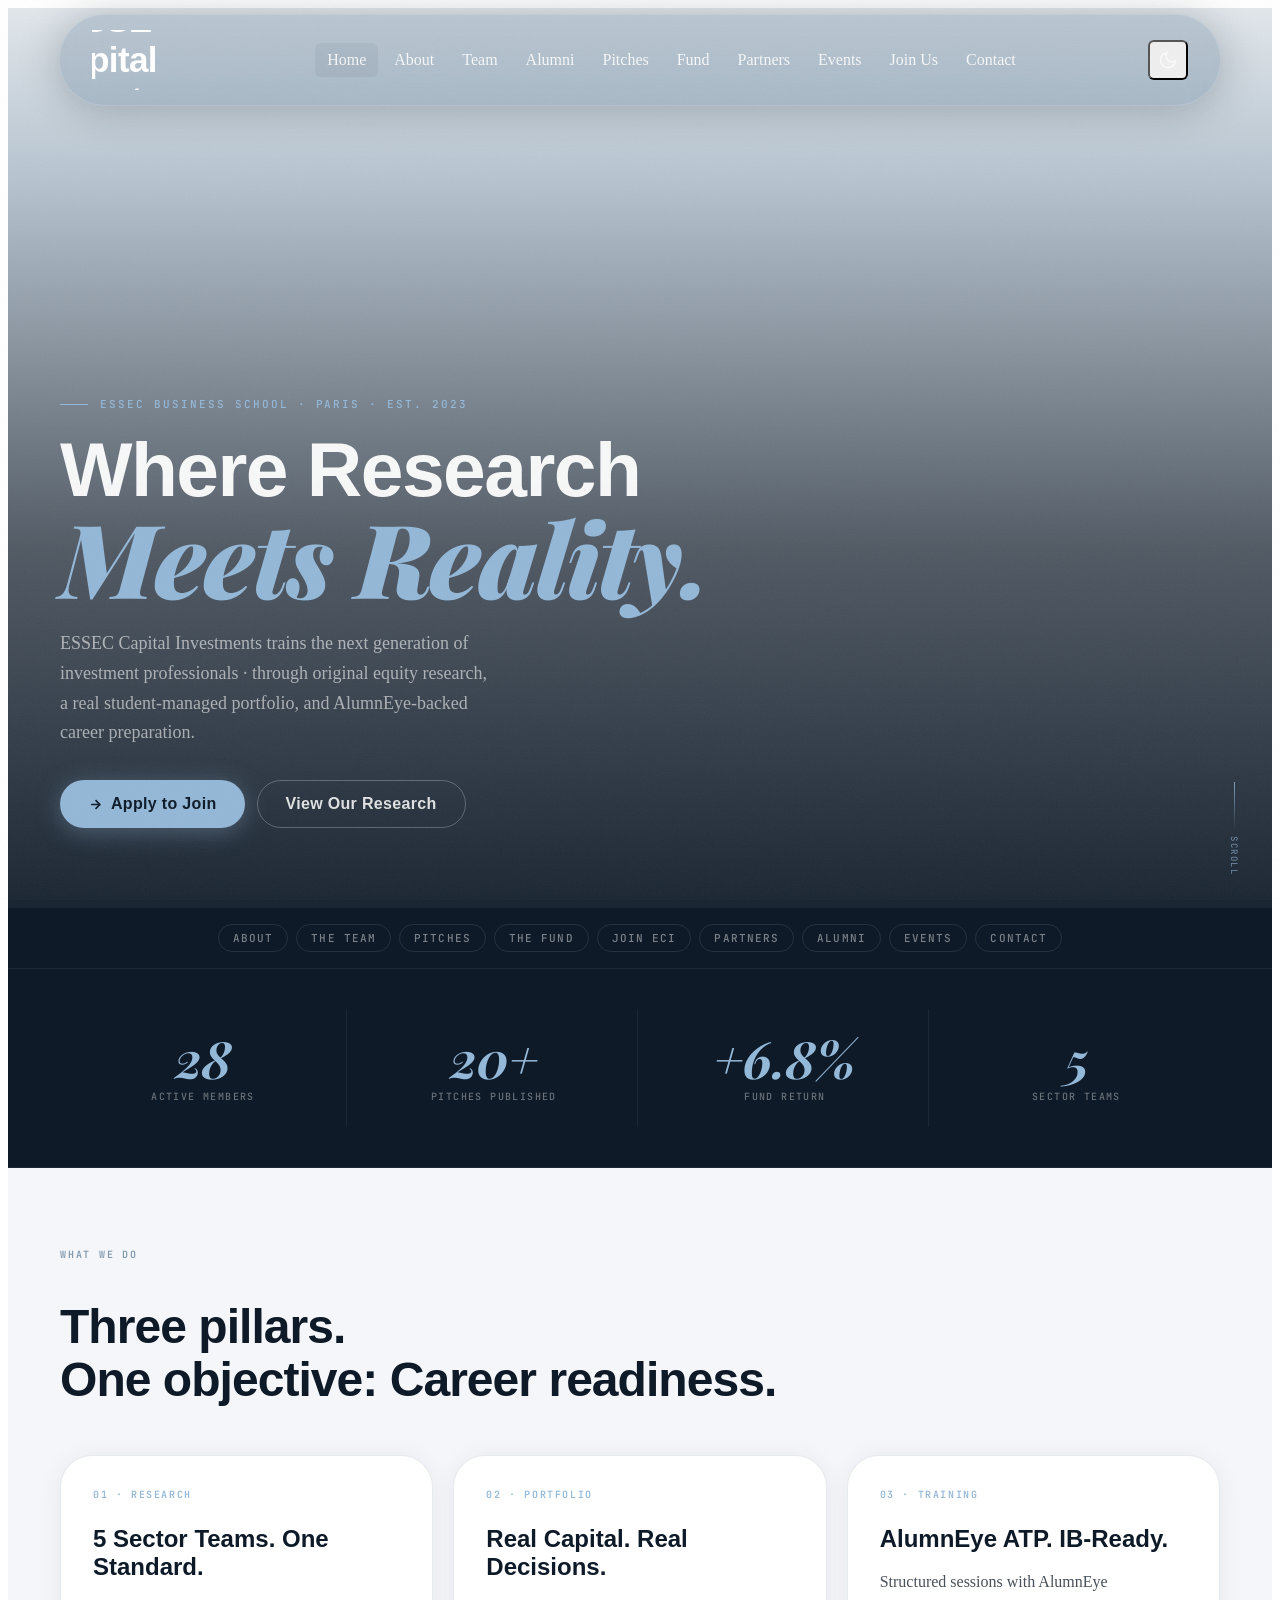
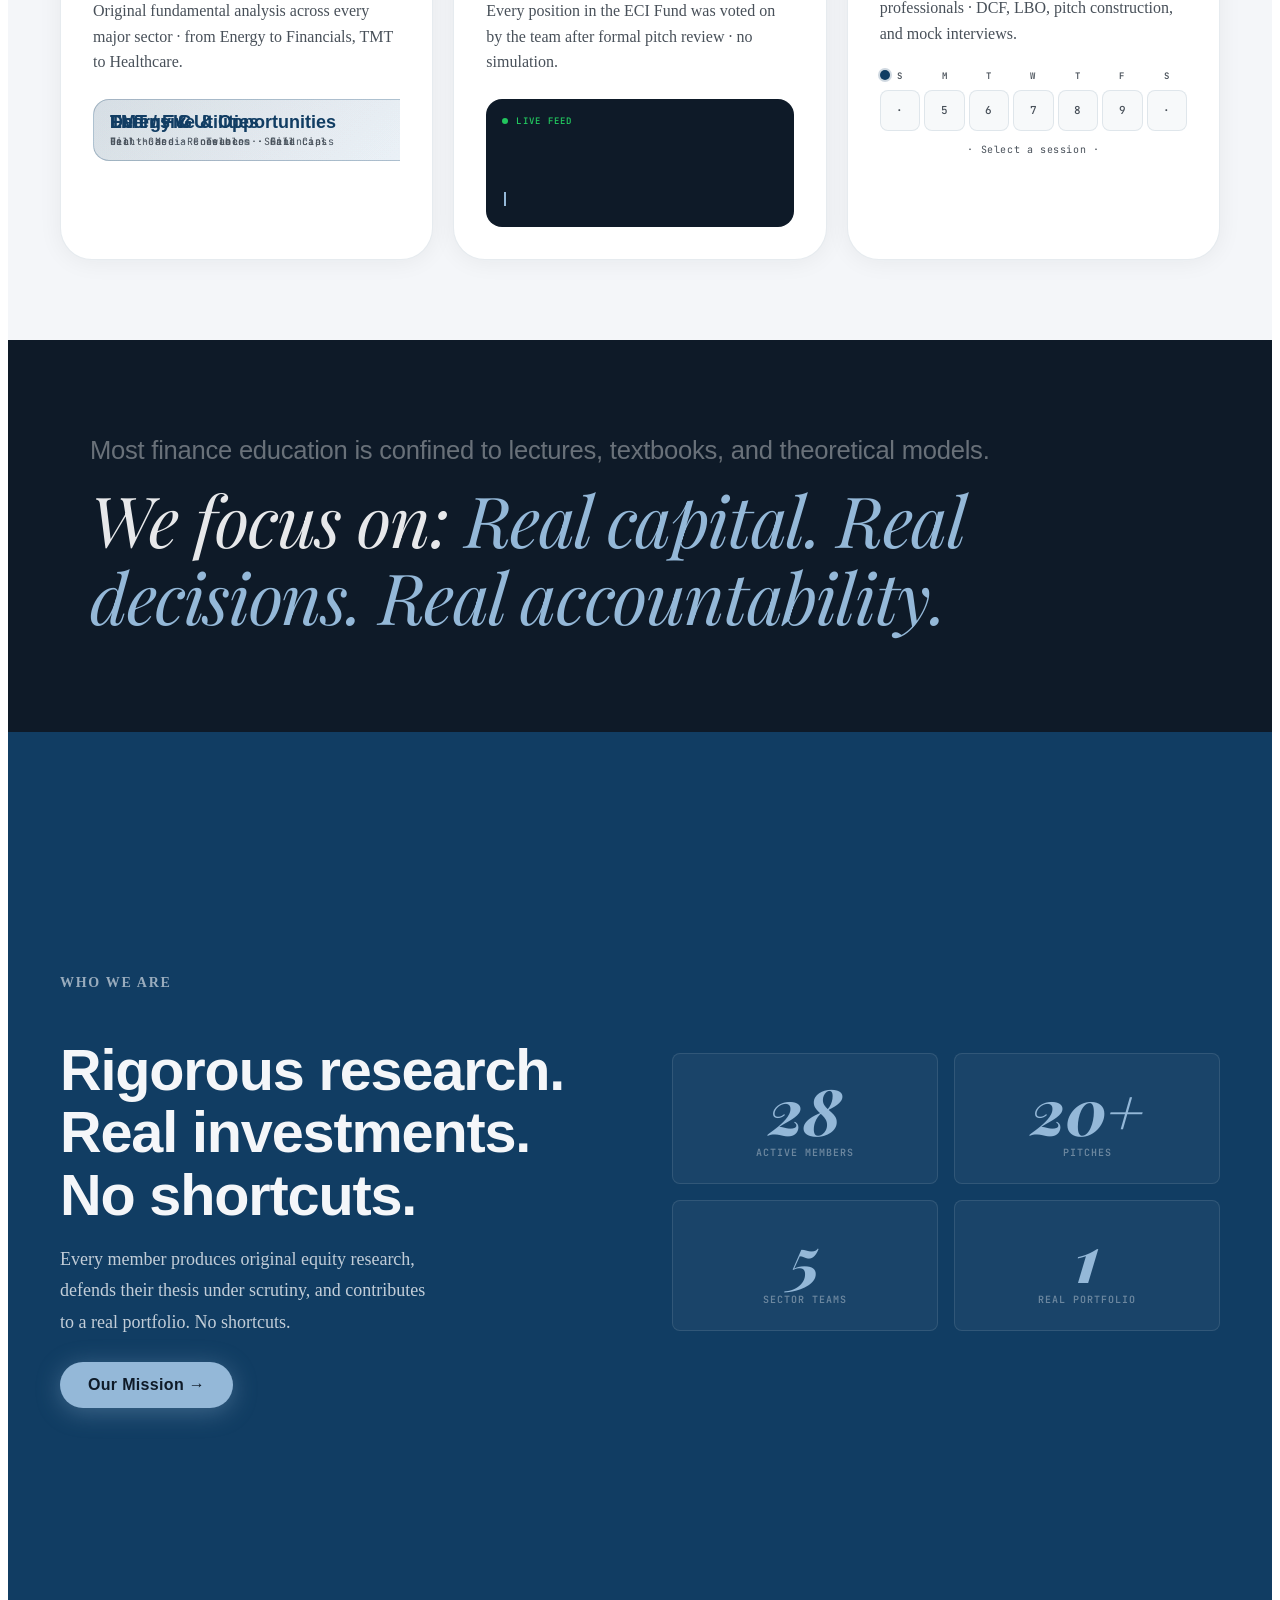
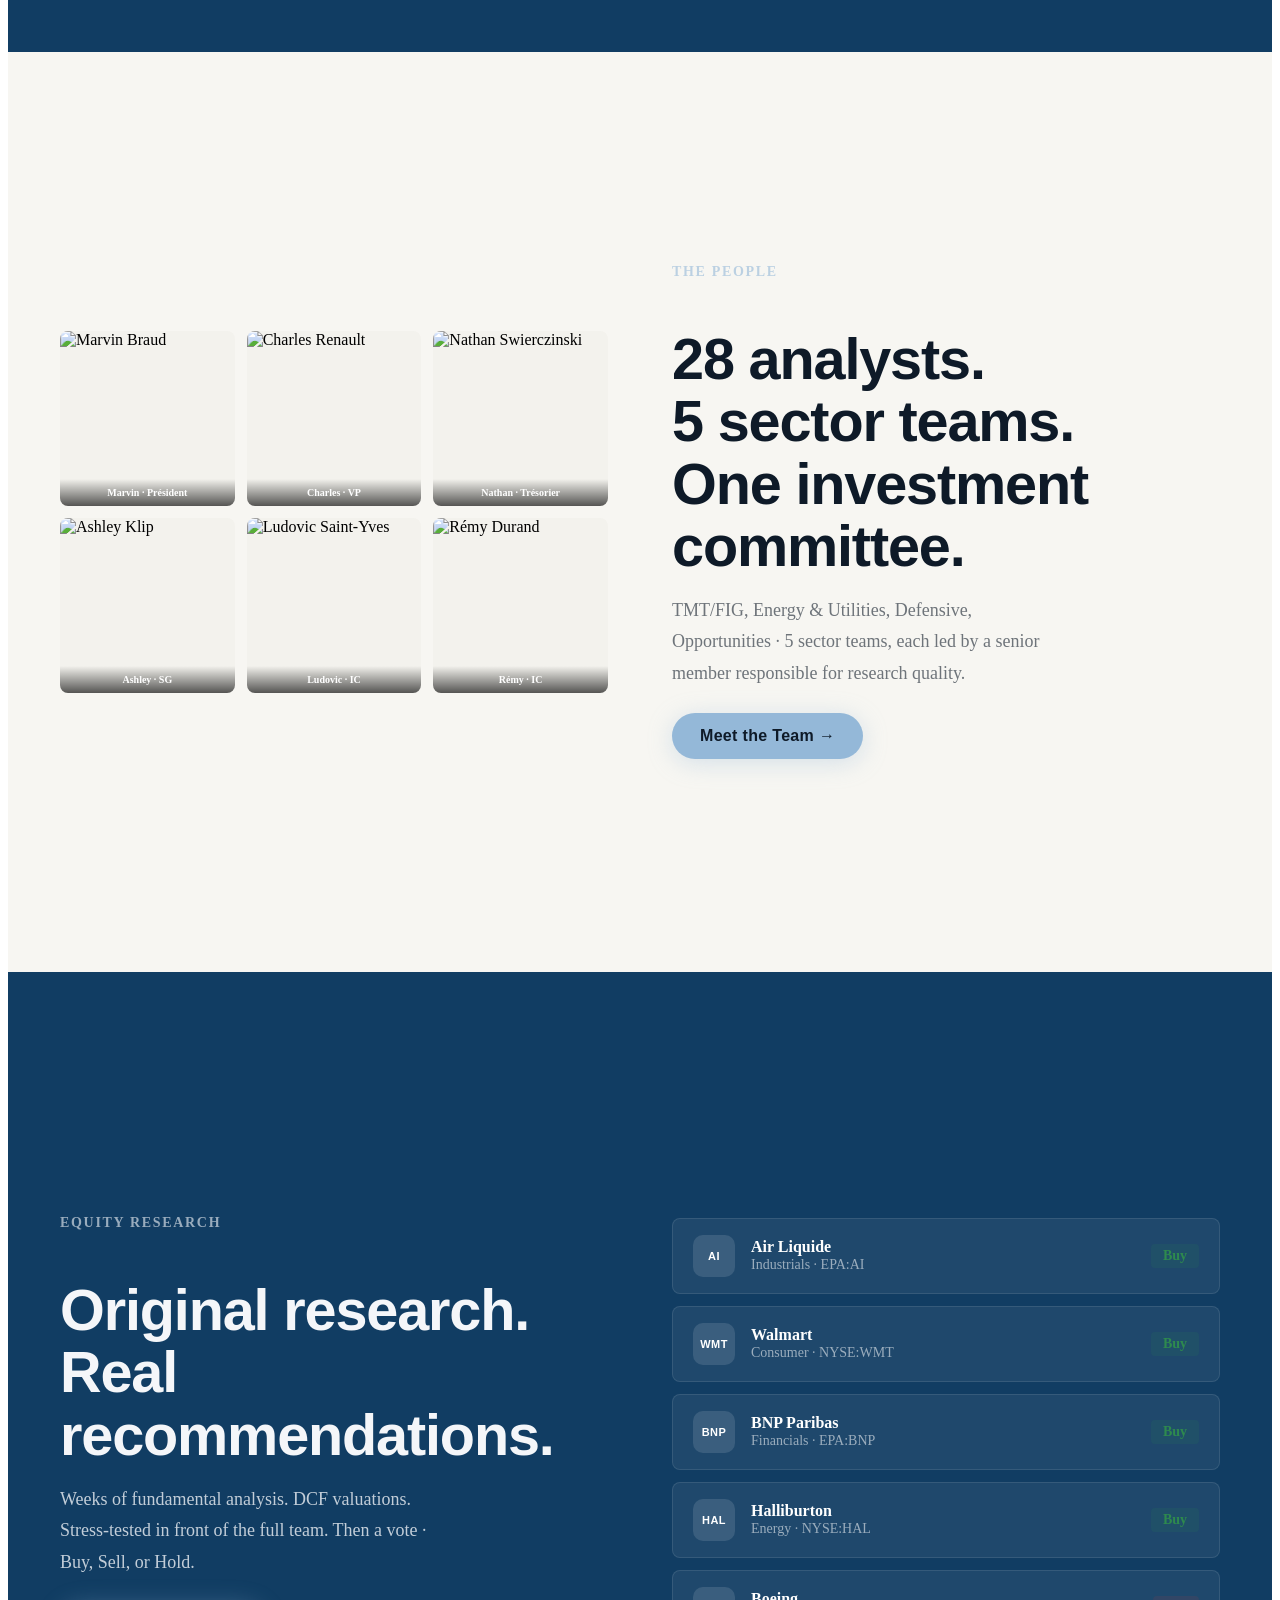
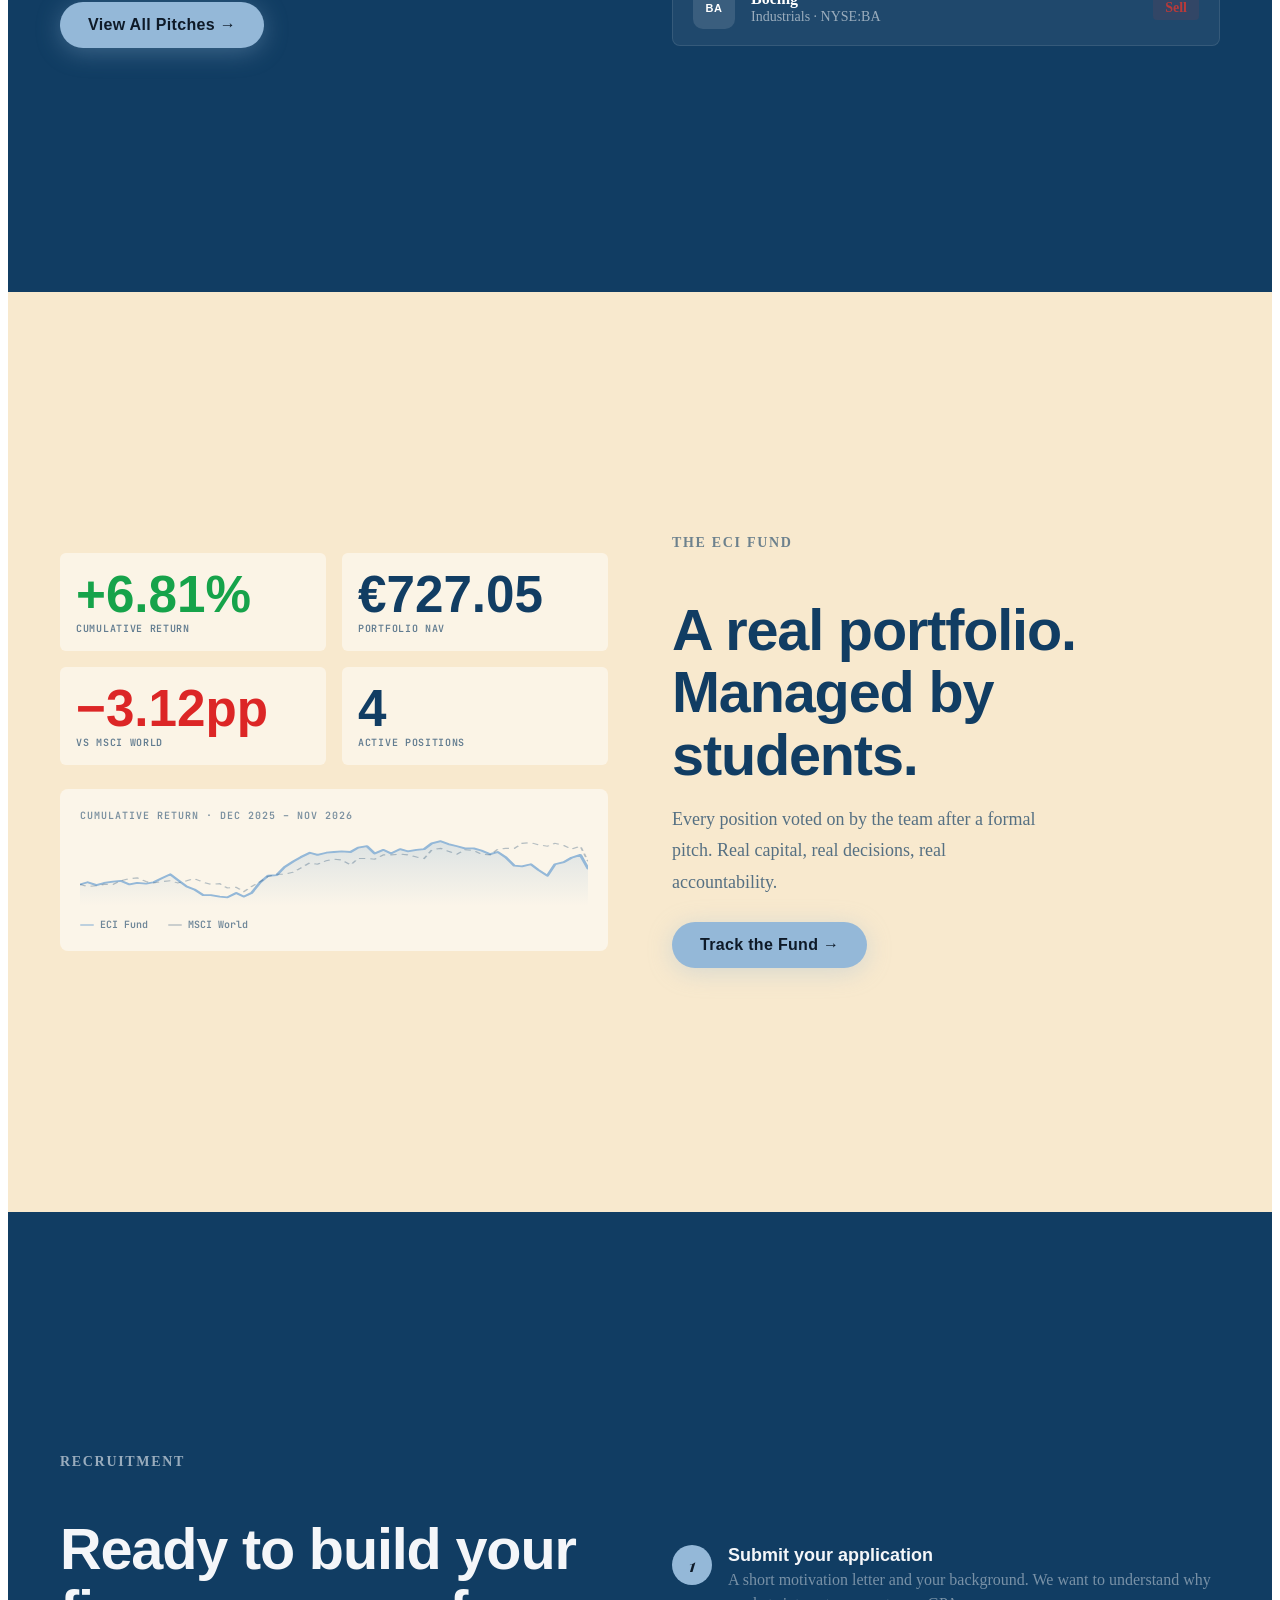
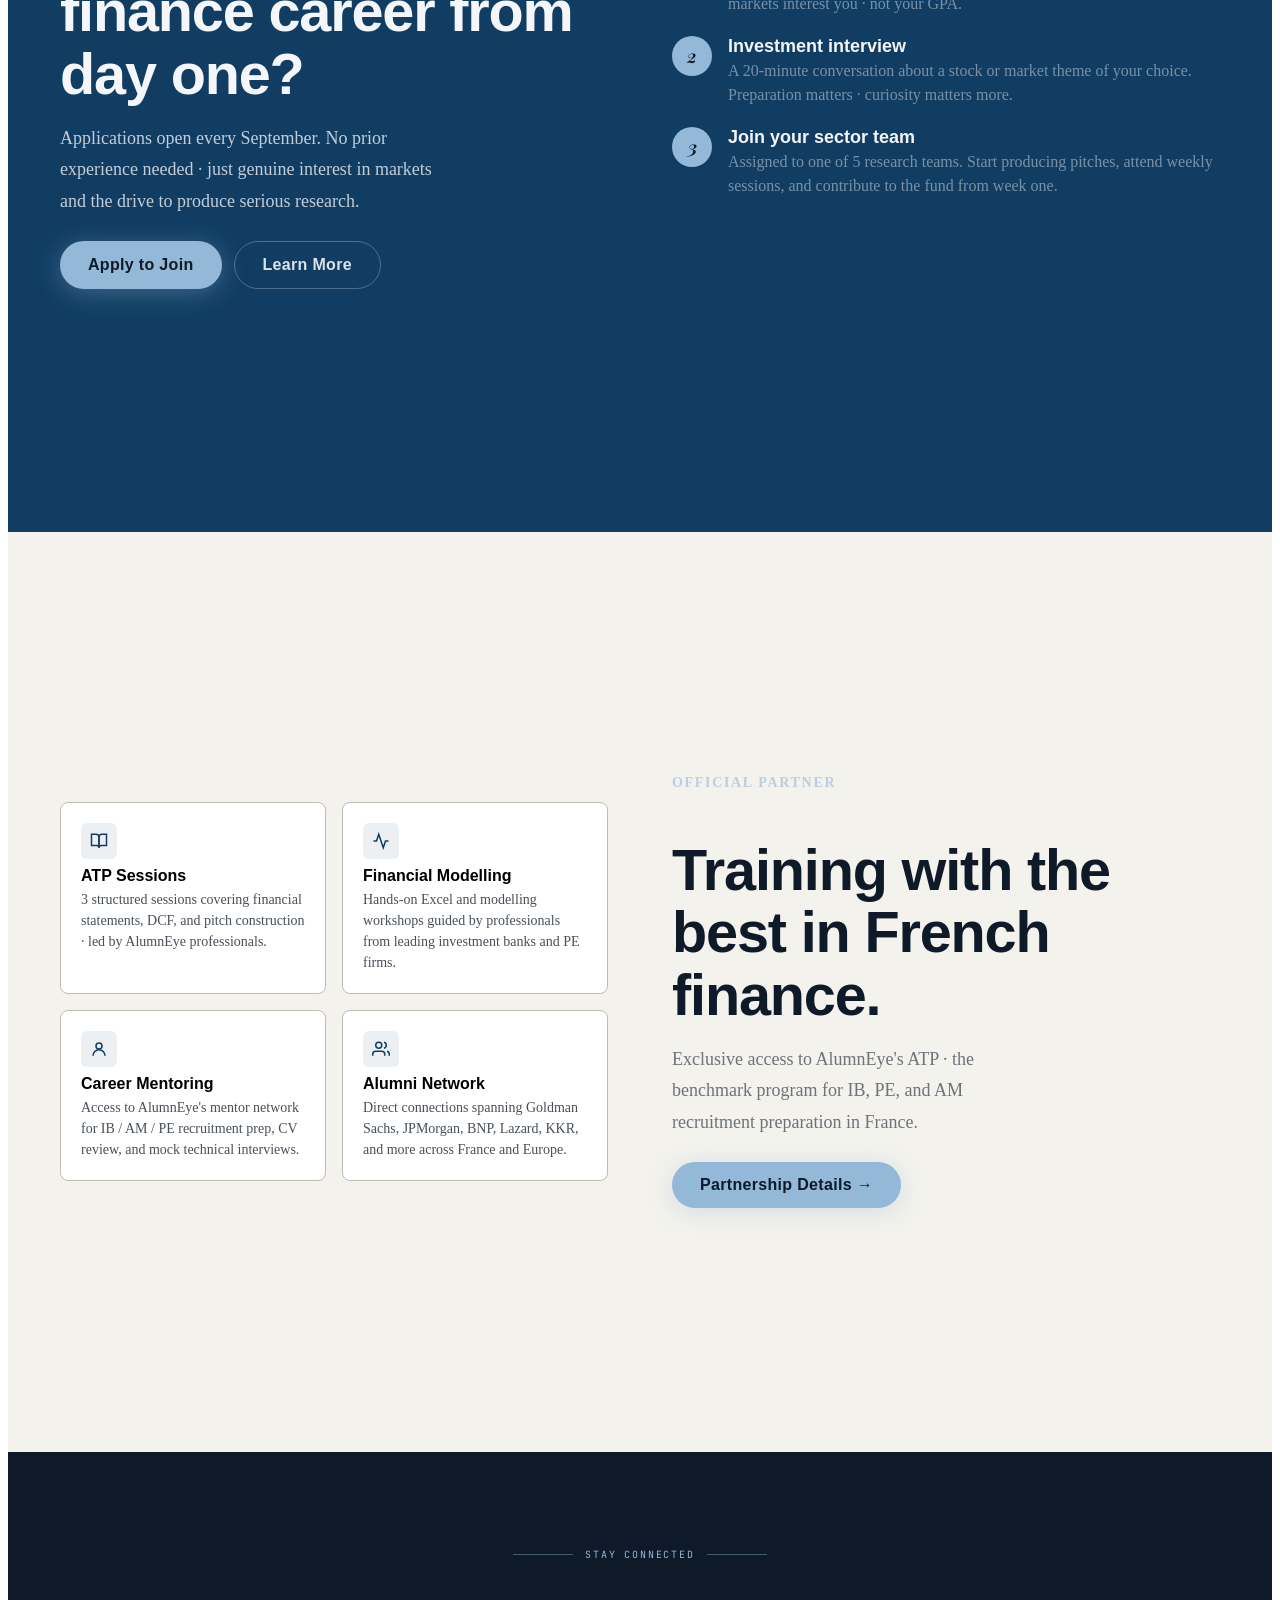
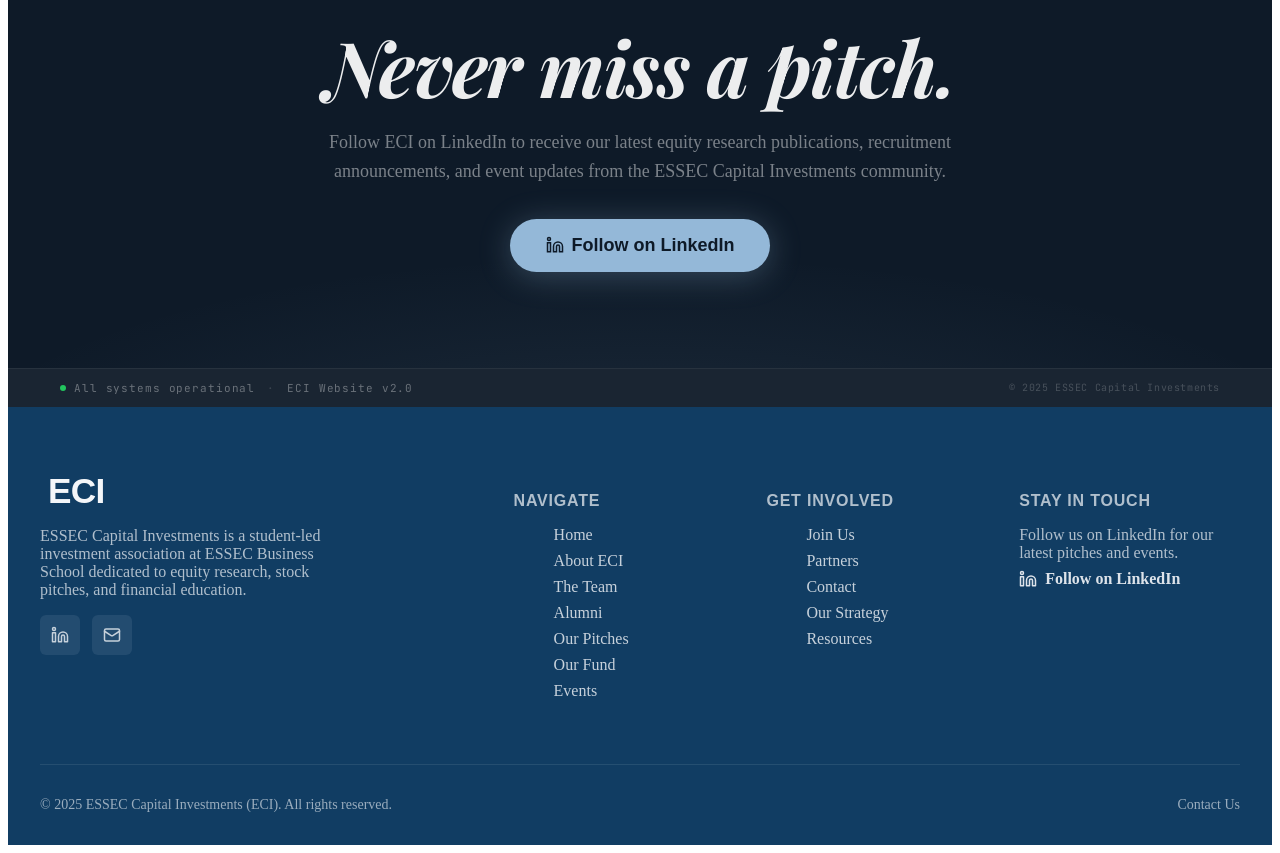
==== commit 3adc7d70: "Update fund performance: daily cumulative chart, KPIs, holdings and monthly table to 20 Nov 2026 - N" ====
--- a/index.html
+++ b/index.html
@@ -1014,29 +1014,29 @@
       <div class="fade-in">
         <div class="fund-kpi-row">
           <div class="fund-kpi" style="background:rgba(255,255,255,0.5);">
-            <div class="fund-kpi__val" style="color:#16a34a;">+6.83%</div>
+            <div class="fund-kpi__val" style="color:#16a34a;">+6.81%</div>
             <div class="fund-kpi__lbl" style="color:var(--eci-navy);">Cumulative Return</div>
           </div>
           <div class="fund-kpi" style="background:rgba(255,255,255,0.5);">
-            <div class="fund-kpi__val" style="color:var(--eci-navy);">€802.00</div>
+            <div class="fund-kpi__val" style="color:var(--eci-navy);">€727.05</div>
             <div class="fund-kpi__lbl" style="color:var(--eci-navy);">Portfolio NAV</div>
           </div>
           <div class="fund-kpi" style="background:rgba(255,255,255,0.5);">
-            <div class="fund-kpi__val" style="color:#16a34a;">+1.05pp</div>
+            <div class="fund-kpi__val" style="color:#dc2626;">−3.12pp</div>
             <div class="fund-kpi__lbl" style="color:var(--eci-navy);">vs MSCI World</div>
           </div>
           <div class="fund-kpi" style="background:rgba(255,255,255,0.5);">
-            <div class="fund-kpi__val" style="color:var(--eci-navy);">3</div>
+            <div class="fund-kpi__val" style="color:var(--eci-navy);">4</div>
             <div class="fund-kpi__lbl" style="color:var(--eci-navy);">Active Positions</div>
           </div>
         </div>
         <div style="background:rgba(255,255,255,0.55);border-radius:var(--radius-lg);padding:var(--space-5);">
-          <div style="font-family:var(--jb);font-size:10px;font-weight:600;color:var(--eci-navy);opacity:0.55;text-transform:uppercase;letter-spacing:.10em;margin-bottom:var(--space-3);">Cumulative Return · Oct 2025 – May 2026</div>
+          <div style="font-family:var(--jb);font-size:10px;font-weight:600;color:var(--eci-navy);opacity:0.55;text-transform:uppercase;letter-spacing:.10em;margin-bottom:var(--space-3);">Cumulative Return · Dec 2025 – Nov 2026</div>
           <svg viewBox="0 0 400 100" preserveAspectRatio="none" style="width:100%;height:72px;">
             <defs><linearGradient id="fg2" x1="0" y1="0" x2="0" y2="1"><stop offset="0%" stop-color="#94b8d8" stop-opacity="0.35"/><stop offset="100%" stop-color="#94b8d8" stop-opacity="0"/></linearGradient></defs>
-            <path fill="url(#fg2)" d="M0,50 L57,52 L114,51 L171,53 L228,60 L285,59 L342,43 L400,30 L400,100 L0,100 Z" opacity="0.85"/>
-            <polyline fill="none" stroke="#94b8d8" stroke-width="2.5" stroke-linecap="round" stroke-linejoin="round" points="0,50 57,52 114,51 171,53 228,60 285,59 342,43 400,30"/>
-            <polyline fill="none" stroke="rgba(17,61,99,0.3)" stroke-width="1.5" stroke-dasharray="5,4" points="0,52 57,48 114,51 171,47 228,48 285,53 342,49 400,43"/>
+            <path fill="url(#fg2)" d="M0,70 L6,67 L13,71 L19,68 L26,66 L32,65 L39,70 L45,68 L52,69 L58,67 L65,61 L71,56 L77,64 L84,73 L90,77 L97,85 L103,85 L110,87 L116,88 L123,82 L129,87 L135,82 L142,67 L148,58 L155,57 L161,46 L168,38 L174,32 L181,26 L187,29 L194,26 L200,25 L206,24 L213,25 L219,19 L226,17 L232,27 L239,22 L245,27 L252,21 L258,24 L265,22 L271,21 L277,13 L284,10 L290,14 L297,17 L303,20 L310,20 L316,23 L323,28 L329,25 L335,32 L342,44 L348,45 L355,42 L361,50 L368,58 L374,42 L381,39 L387,33 L394,29 L400,48 L400,100 L0,100 Z" opacity="0.85"/>
+            <polyline fill="none" stroke="#94b8d8" stroke-width="2.5" stroke-linecap="round" stroke-linejoin="round" points="0,70 6,67 13,71 19,68 26,66 32,65 39,70 45,68 52,69 58,67 65,61 71,56 77,64 84,73 90,77 97,85 103,85 110,87 116,88 123,82 129,87 135,82 142,67 148,58 155,57 161,46 168,38 174,32 181,26 187,29 194,26 200,25 206,24 213,25 219,19 226,17 232,27 239,22 245,27 252,21 258,24 265,22 271,21 277,13 284,10 290,14 297,17 303,20 310,20 316,23 323,28 329,25 335,32 342,44 348,45 355,42 361,50 368,58 374,42 381,39 387,33 394,29 400,48"/>
+            <polyline fill="none" stroke="rgba(17,61,99,0.3)" stroke-width="1.5" stroke-dasharray="5,4" points="0,70 6,73 13,72 19,70 26,70 32,65 39,62 45,61 52,66 58,68 65,66 71,65 77,68 84,65 90,62 97,67 103,70 110,69 116,75 123,74 129,80 135,73 142,66 148,59 155,56 161,56 168,53 174,47 181,40 187,42 194,37 200,35 206,36 213,43 219,34 226,34 232,35 239,29 245,29 252,28 258,29 265,32 271,34 277,22 284,20 290,24 297,28 303,22 310,23 316,28 323,29 329,21 335,20 342,20 348,13 355,12 361,15 368,17 374,13 381,16 387,21 394,17 400,38"/>
           </svg>
           <div style="display:flex;gap:var(--space-5);margin-top:var(--space-2);">
             <span style="font-family:var(--jb);font-size:10px;font-weight:600;color:var(--eci-navy);opacity:0.6;display:flex;align-items:center;gap:6px;"><span style="width:14px;height:2px;background:#94b8d8;border-radius:2px;display:inline-block;"></span>ECI Fund</span>
@@ -1202,11 +1202,11 @@
     if (!output) return;
     var messages = [
       '> NEX (Nexans SA) initiated · BUY',
-      '  Unrealized P&L: +€28.20 (+21.36%)',
       '> KO (Coca-Cola) · HOLD confirmed',
-      '> Portfolio NAV: €802.00',
-      '  Cumulative return: +6.83%',
-      '> MSCI World outperf: +1.05pp',
+      '  Unrealized P&L: +€41.82 (+30.79%)',
+      '> Portfolio NAV: €727.05',
+      '  Cumulative return: +6.81%',
+      '> MSCI World gap: −3.12pp',
       '> ATP Session 3 · LBO completed ✓',
     ];
     var msgIdx = 0, charIdx = 0;
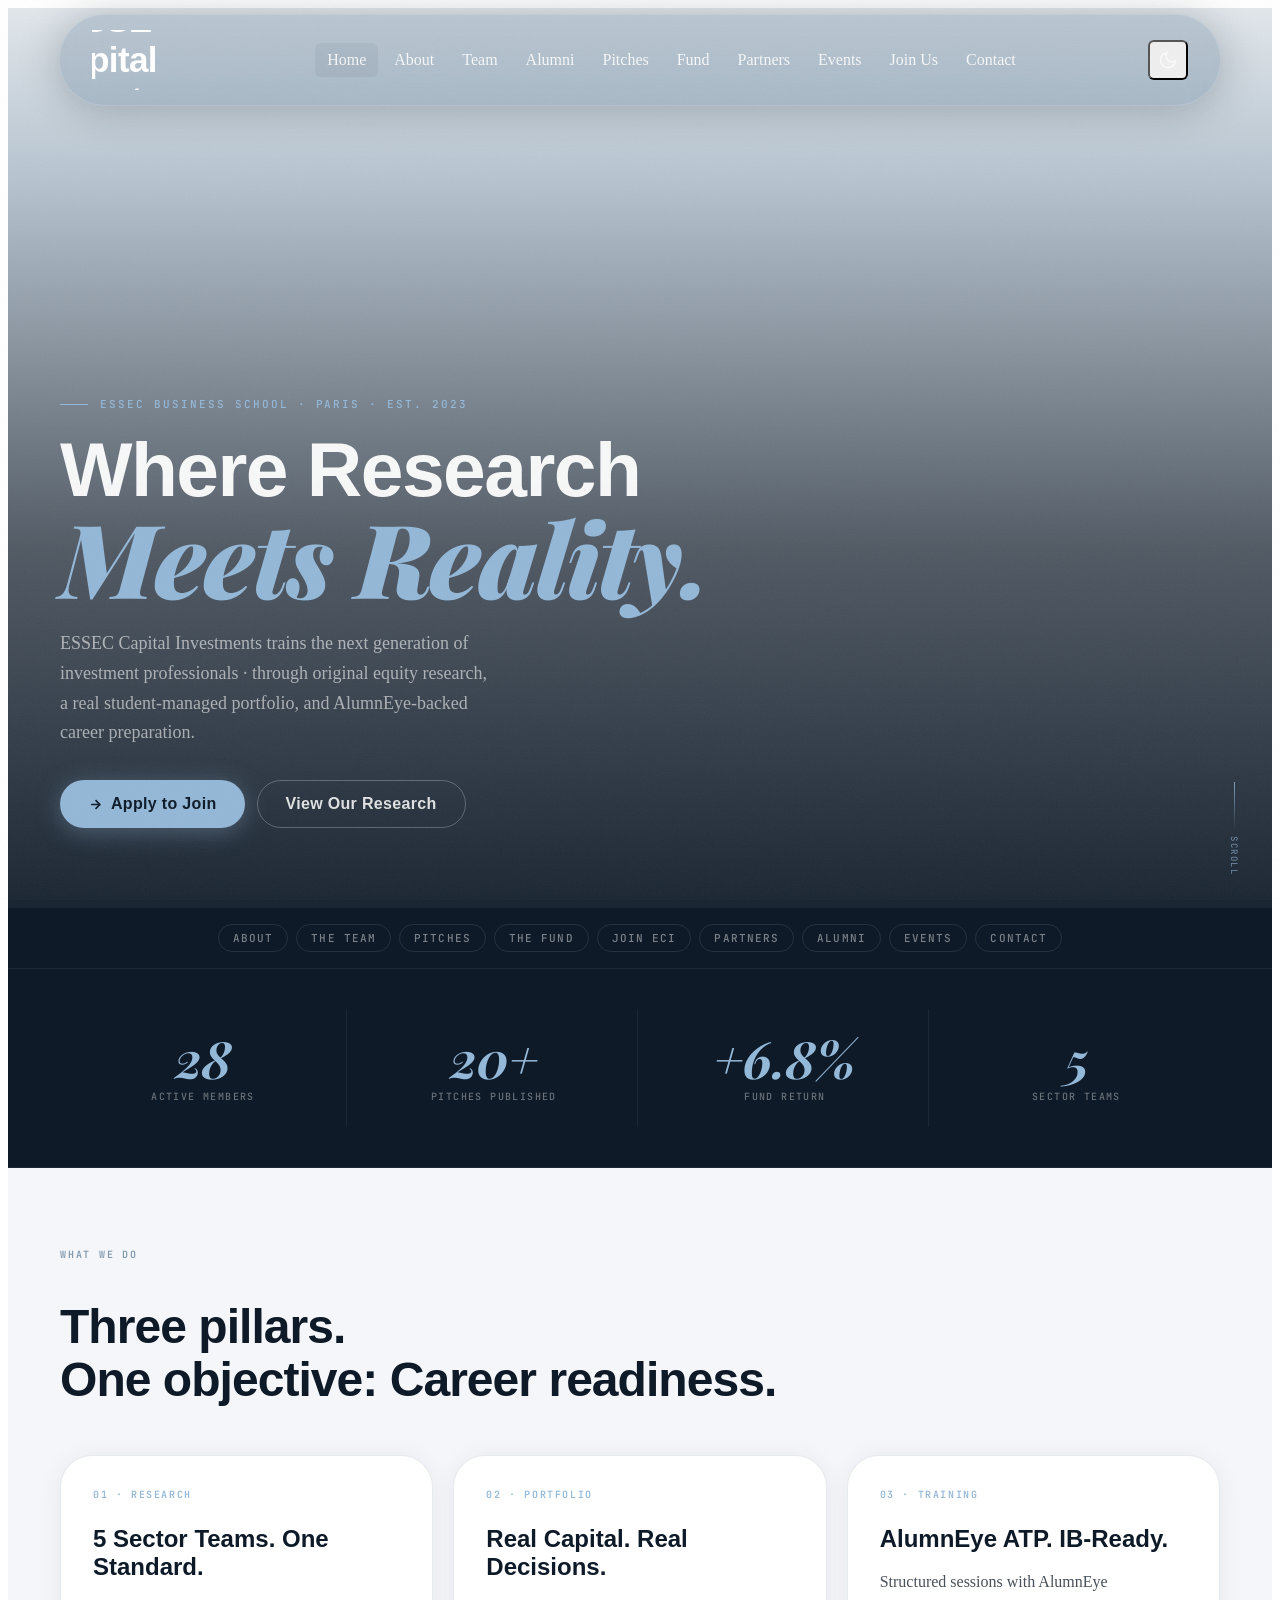
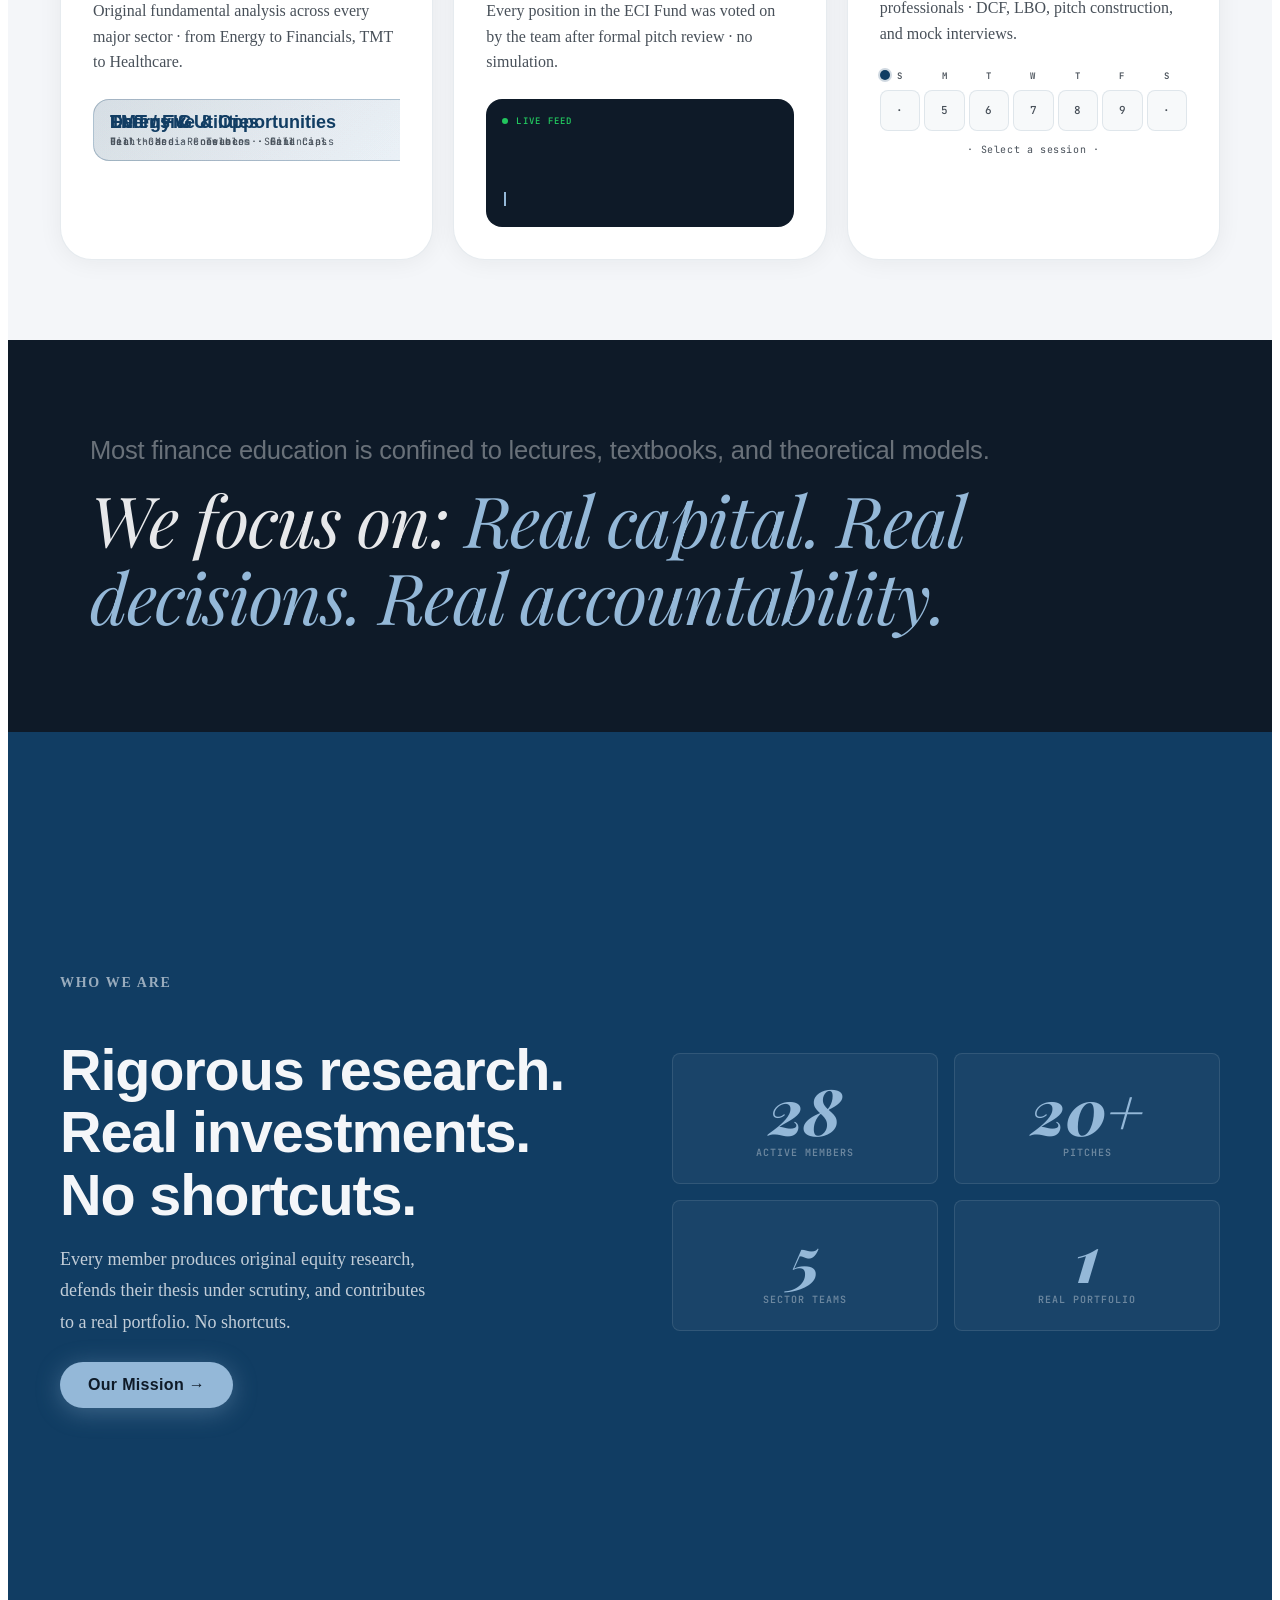
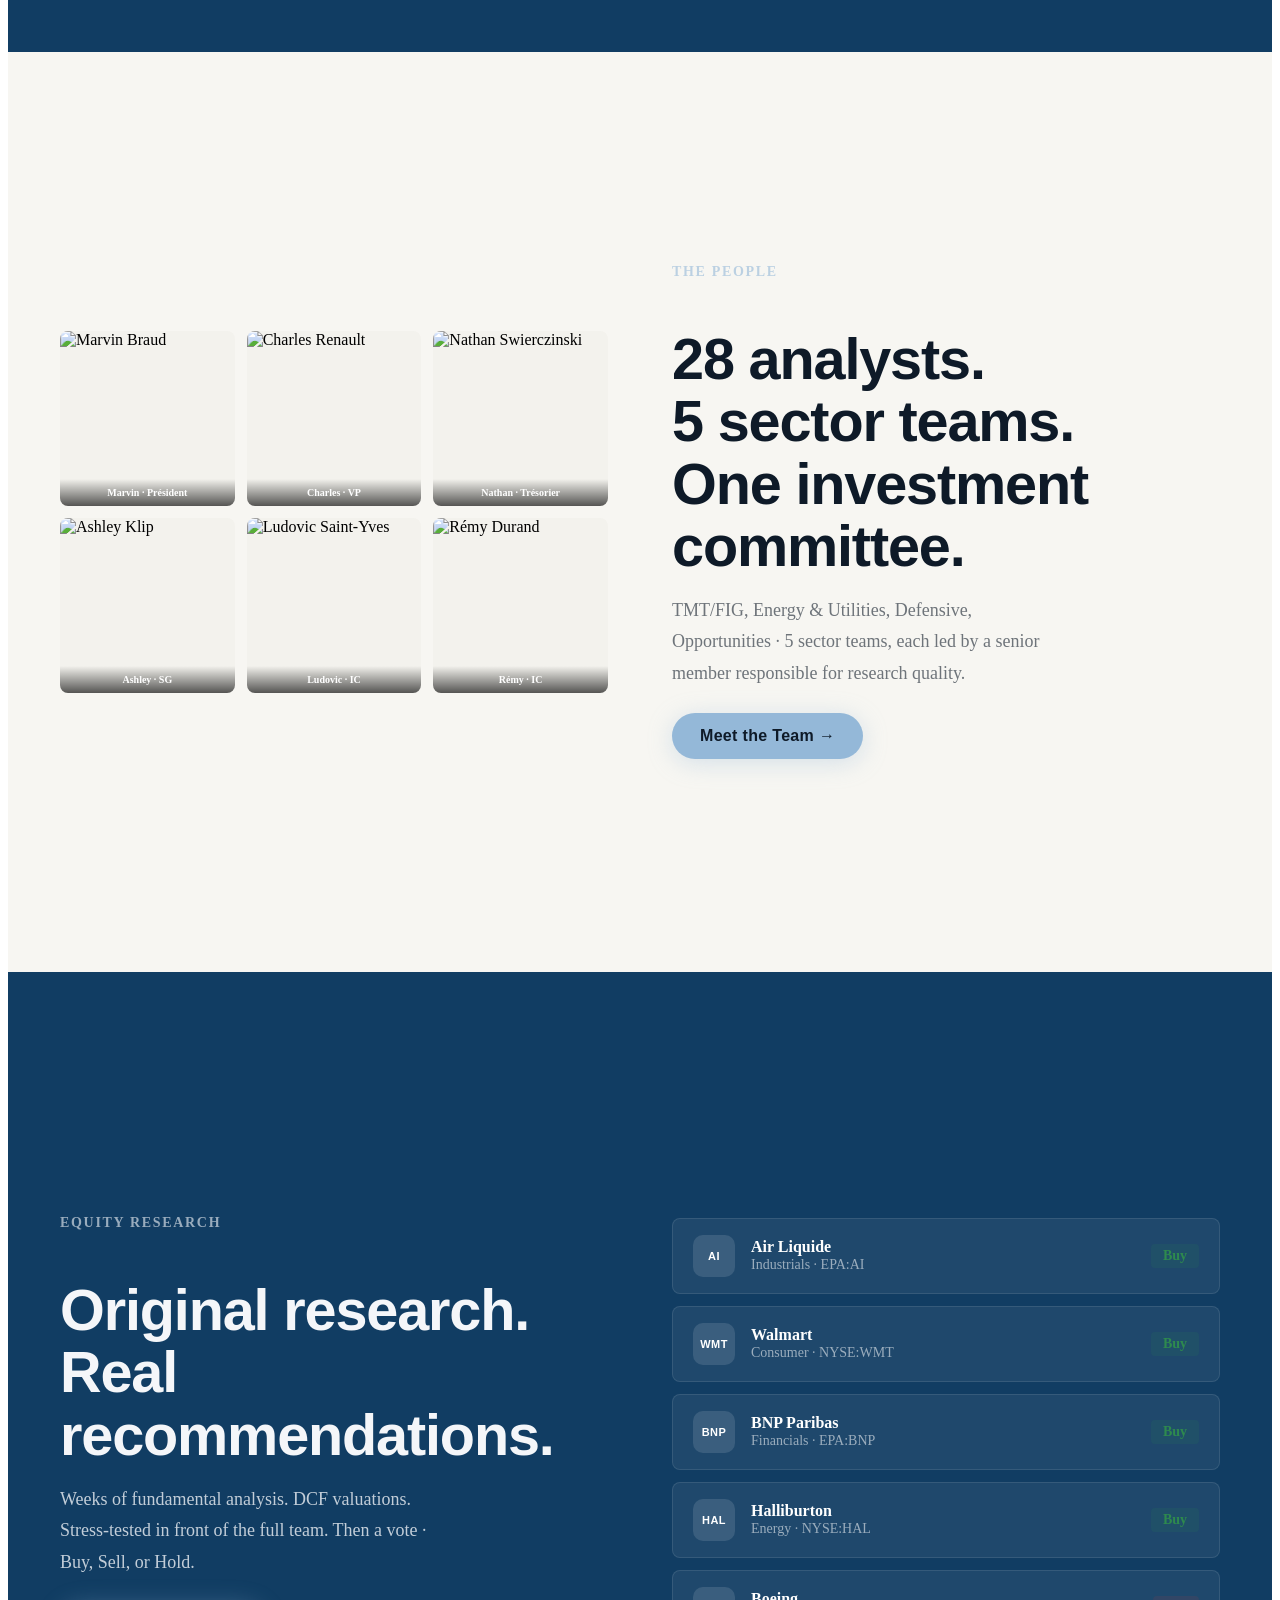
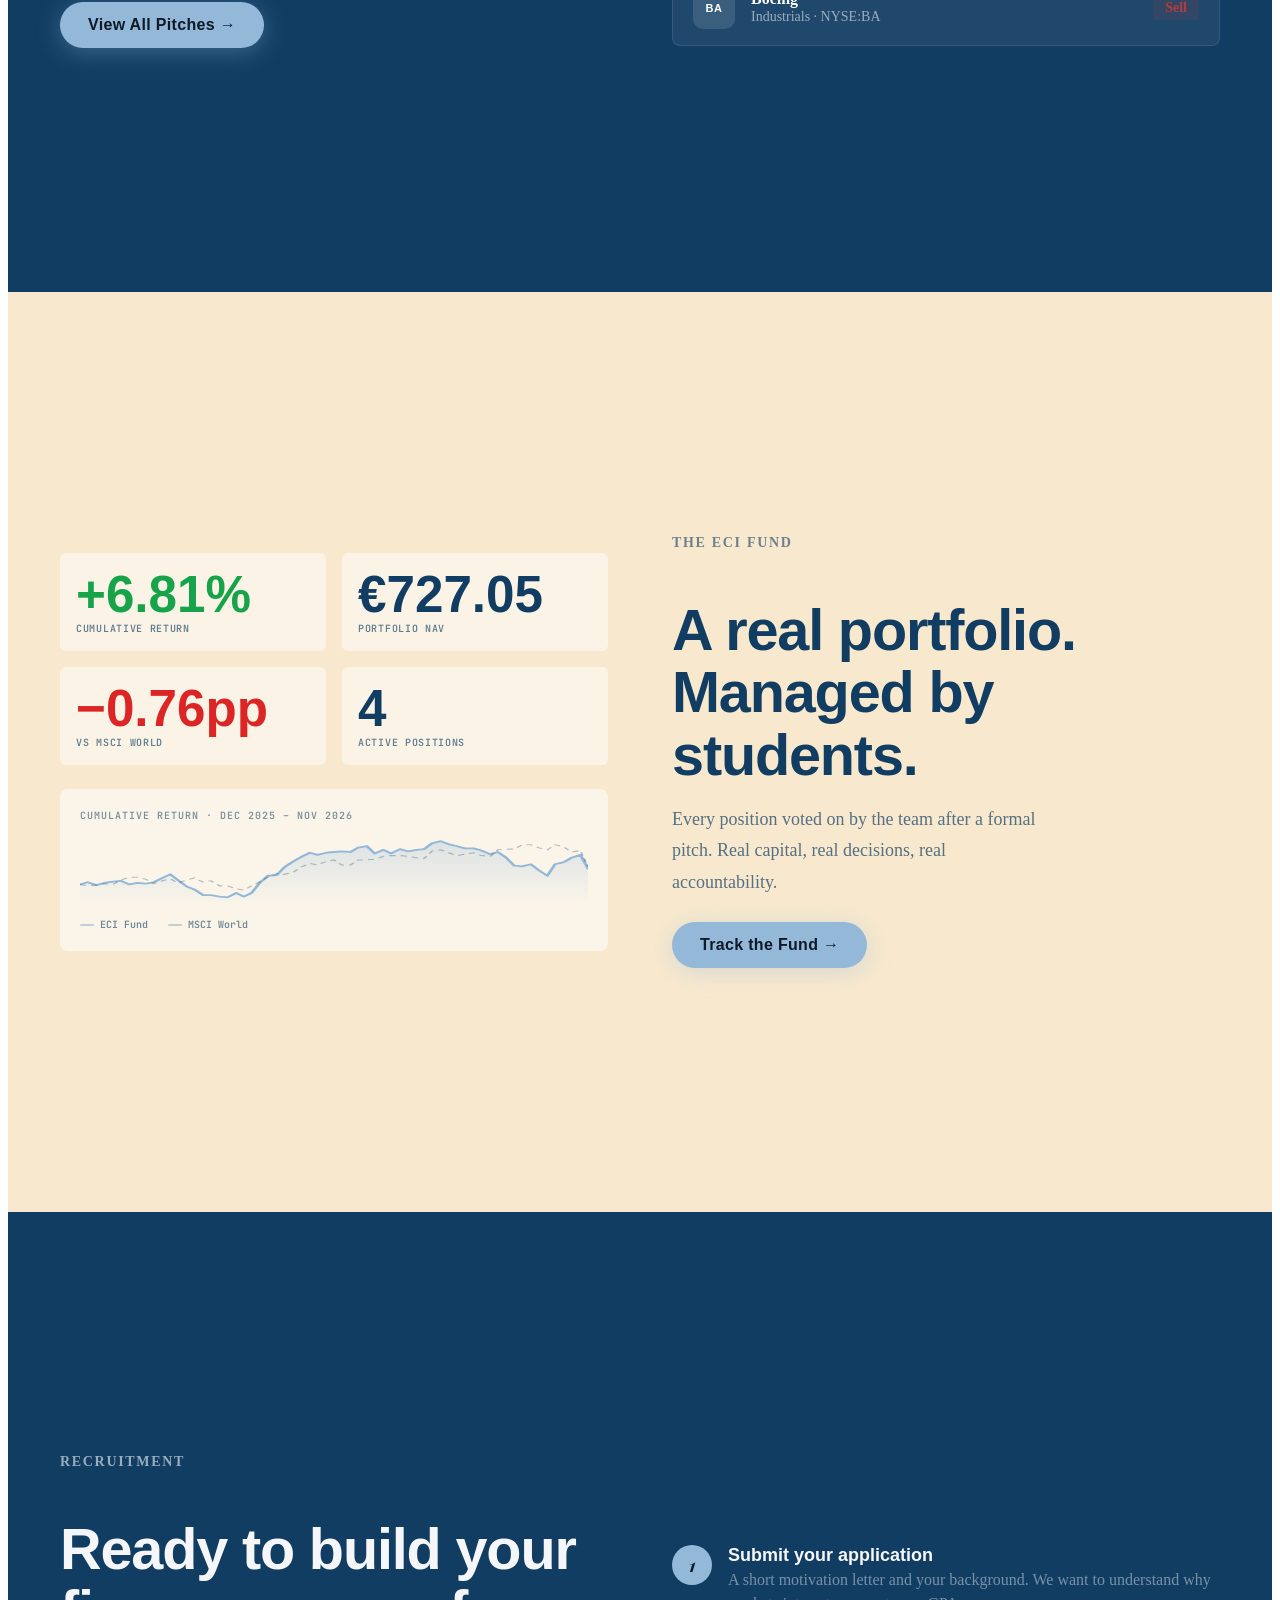
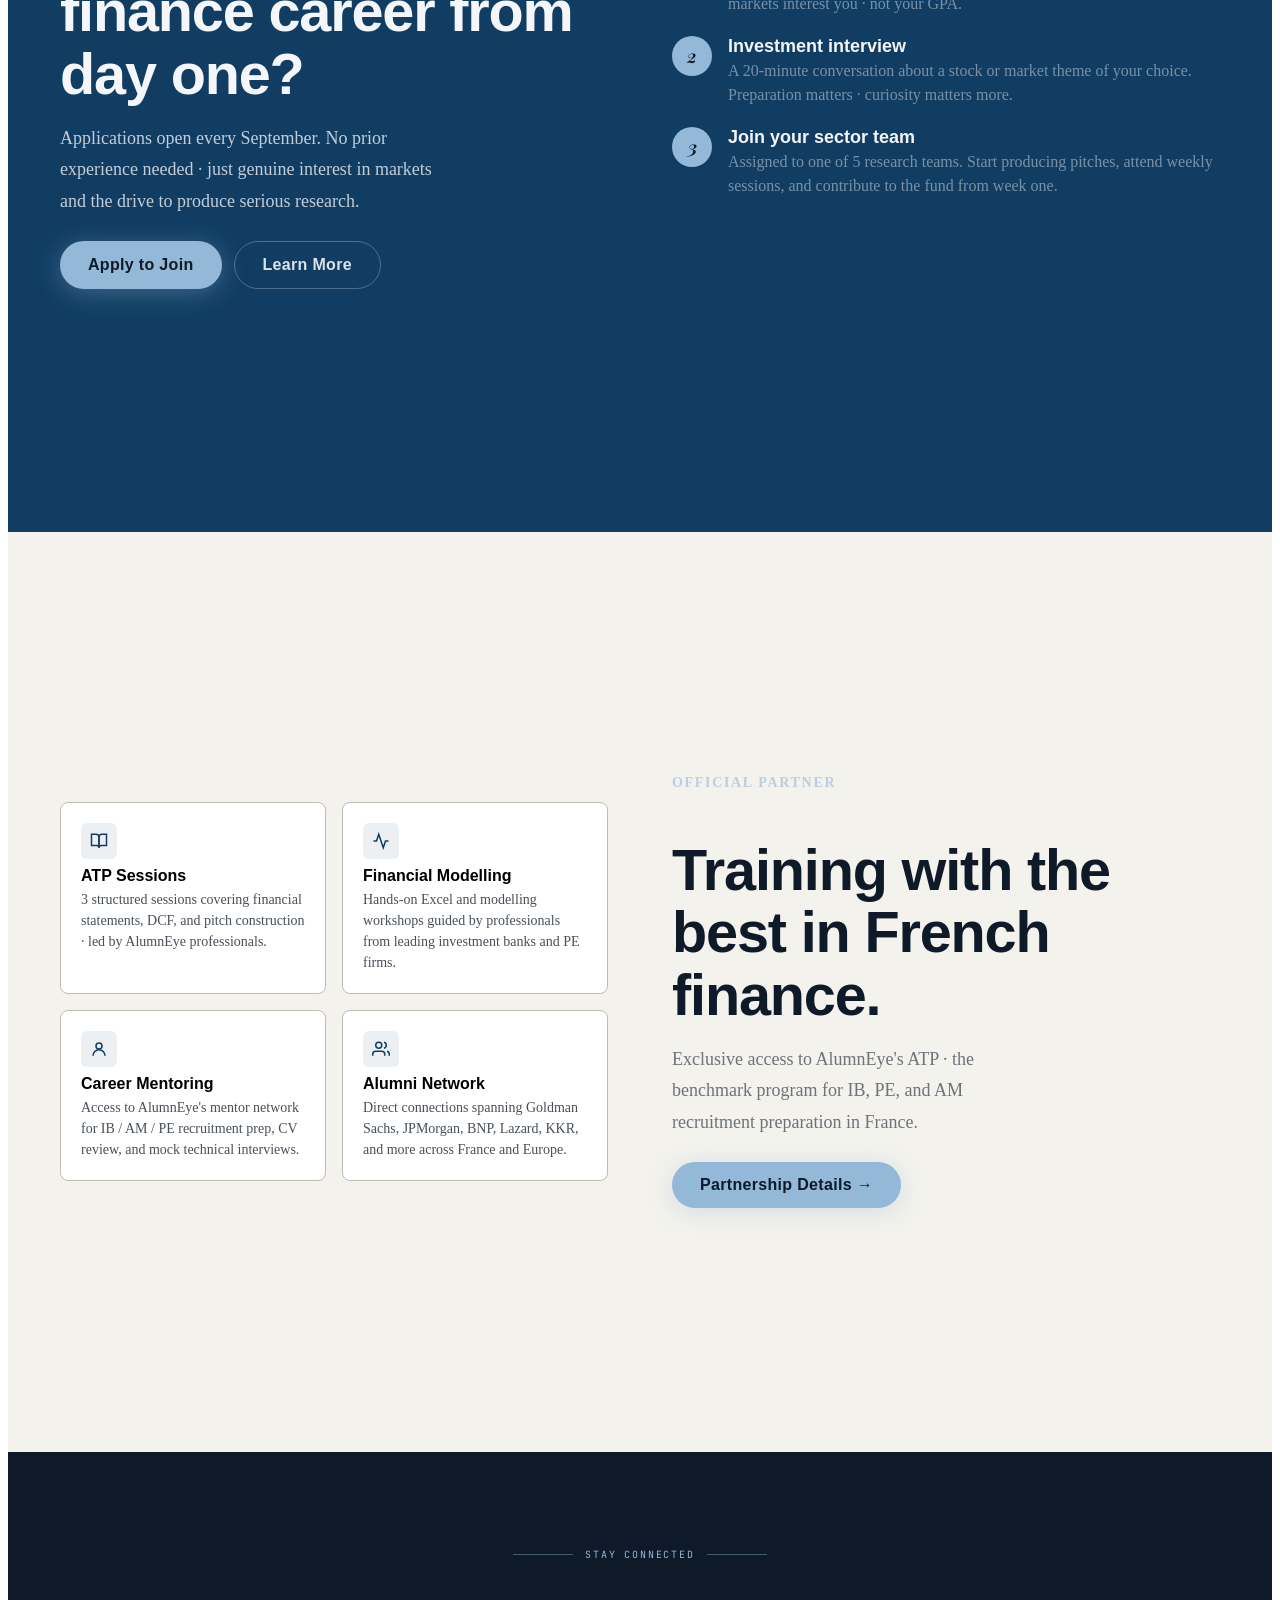
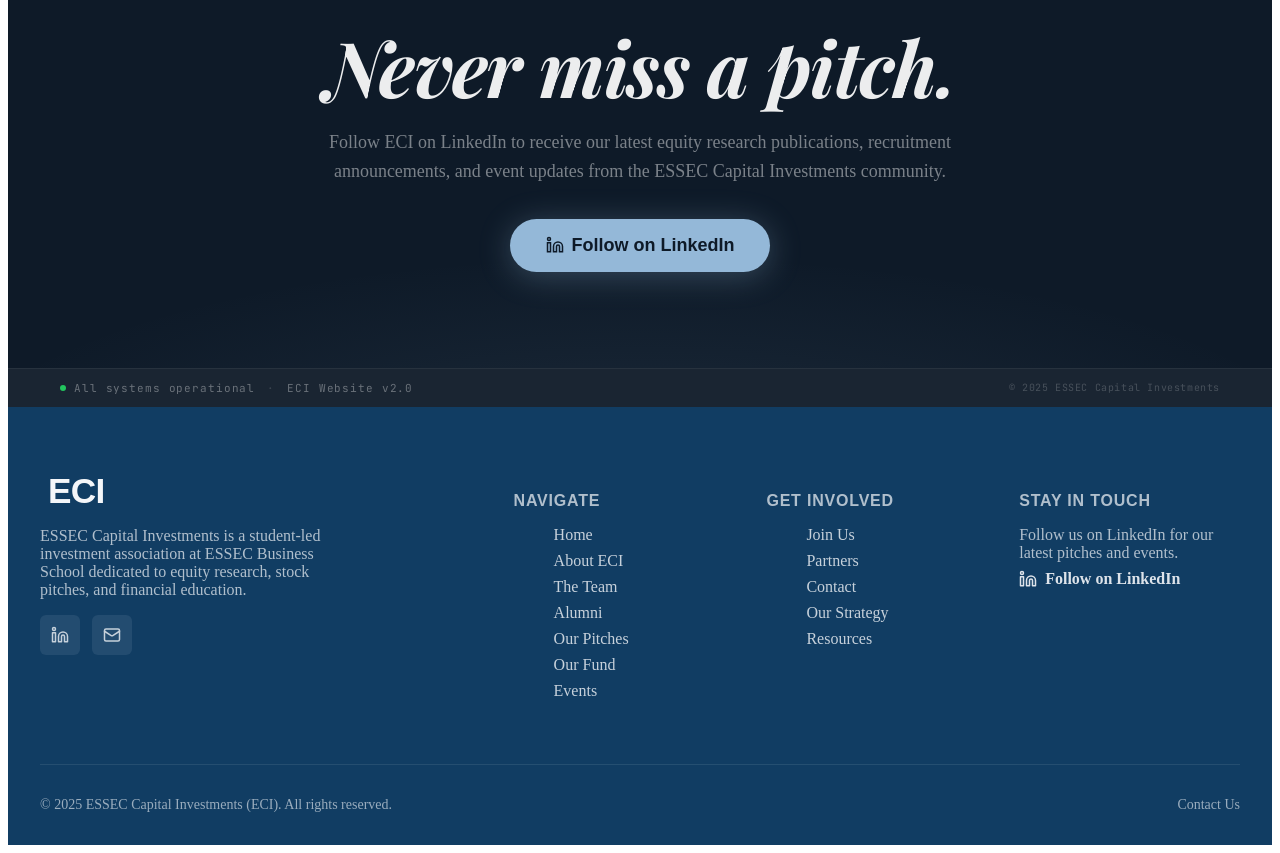
==== commit 5260d28f: "Use MSCI World (^MXWO) index data converted to EUR as benchmark - Benchmark series now from the MSCI" ====
--- a/index.html
+++ b/index.html
@@ -1022,7 +1022,7 @@
             <div class="fund-kpi__lbl" style="color:var(--eci-navy);">Portfolio NAV</div>
           </div>
           <div class="fund-kpi" style="background:rgba(255,255,255,0.5);">
-            <div class="fund-kpi__val" style="color:#dc2626;">−3.12pp</div>
+            <div class="fund-kpi__val" style="color:#dc2626;">−0.76pp</div>
             <div class="fund-kpi__lbl" style="color:var(--eci-navy);">vs MSCI World</div>
           </div>
           <div class="fund-kpi" style="background:rgba(255,255,255,0.5);">
@@ -1036,7 +1036,7 @@
             <defs><linearGradient id="fg2" x1="0" y1="0" x2="0" y2="1"><stop offset="0%" stop-color="#94b8d8" stop-opacity="0.35"/><stop offset="100%" stop-color="#94b8d8" stop-opacity="0"/></linearGradient></defs>
             <path fill="url(#fg2)" d="M0,70 L6,67 L13,71 L19,68 L26,66 L32,65 L39,70 L45,68 L52,69 L58,67 L65,61 L71,56 L77,64 L84,73 L90,77 L97,85 L103,85 L110,87 L116,88 L123,82 L129,87 L135,82 L142,67 L148,58 L155,57 L161,46 L168,38 L174,32 L181,26 L187,29 L194,26 L200,25 L206,24 L213,25 L219,19 L226,17 L232,27 L239,22 L245,27 L252,21 L258,24 L265,22 L271,21 L277,13 L284,10 L290,14 L297,17 L303,20 L310,20 L316,23 L323,28 L329,25 L335,32 L342,44 L348,45 L355,42 L361,50 L368,58 L374,42 L381,39 L387,33 L394,29 L400,48 L400,100 L0,100 Z" opacity="0.85"/>
             <polyline fill="none" stroke="#94b8d8" stroke-width="2.5" stroke-linecap="round" stroke-linejoin="round" points="0,70 6,67 13,71 19,68 26,66 32,65 39,70 45,68 52,69 58,67 65,61 71,56 77,64 84,73 90,77 97,85 103,85 110,87 116,88 123,82 129,87 135,82 142,67 148,58 155,57 161,46 168,38 174,32 181,26 187,29 194,26 200,25 206,24 213,25 219,19 226,17 232,27 239,22 245,27 252,21 258,24 265,22 271,21 277,13 284,10 290,14 297,17 303,20 310,20 316,23 323,28 329,25 335,32 342,44 348,45 355,42 361,50 368,58 374,42 381,39 387,33 394,29 400,48"/>
-            <polyline fill="none" stroke="rgba(17,61,99,0.3)" stroke-width="1.5" stroke-dasharray="5,4" points="0,70 6,73 13,72 19,70 26,70 32,65 39,62 45,61 52,66 58,68 65,66 71,65 77,68 84,65 90,62 97,67 103,70 110,69 116,75 123,74 129,80 135,73 142,66 148,59 155,56 161,56 168,53 174,47 181,40 187,42 194,37 200,35 206,36 213,43 219,34 226,34 232,35 239,29 245,29 252,28 258,29 265,32 271,34 277,22 284,20 290,24 297,28 303,22 310,23 316,28 323,29 329,21 335,20 342,20 348,13 355,12 361,15 368,17 374,13 381,16 387,21 394,17 400,38"/>
+            <polyline fill="none" stroke="rgba(17,61,99,0.3)" stroke-width="1.5" stroke-dasharray="5,4" points="0,70 6,72 13,71 19,69 26,70 32,64 39,60 45,60 52,63 58,69 65,65 71,62 77,68 84,64 90,61 97,67 103,65 110,72 116,72 123,76 129,78 135,72 142,66 148,60 155,55 161,56 168,53 174,46 181,41 187,43 194,38 200,36 206,43 213,43 219,36 226,36 232,35 239,31 245,30 252,30 258,31 265,33 271,34 277,24 284,22 290,26 297,30 303,28 310,26 316,30 323,31 329,22 335,21 342,21 348,15 355,15 361,19 368,22 374,15 381,18 387,25 394,23 400,45"/>
           </svg>
           <div style="display:flex;gap:var(--space-5);margin-top:var(--space-2);">
             <span style="font-family:var(--jb);font-size:10px;font-weight:600;color:var(--eci-navy);opacity:0.6;display:flex;align-items:center;gap:6px;"><span style="width:14px;height:2px;background:#94b8d8;border-radius:2px;display:inline-block;"></span>ECI Fund</span>
@@ -1206,7 +1206,7 @@
       '  Unrealized P&L: +€41.82 (+30.79%)',
       '> Portfolio NAV: €727.05',
       '  Cumulative return: +6.81%',
-      '> MSCI World gap: −3.12pp',
+      '> MSCI World gap: −0.76pp',
       '> ATP Session 3 · LBO completed ✓',
     ];
     var msgIdx = 0, charIdx = 0;
